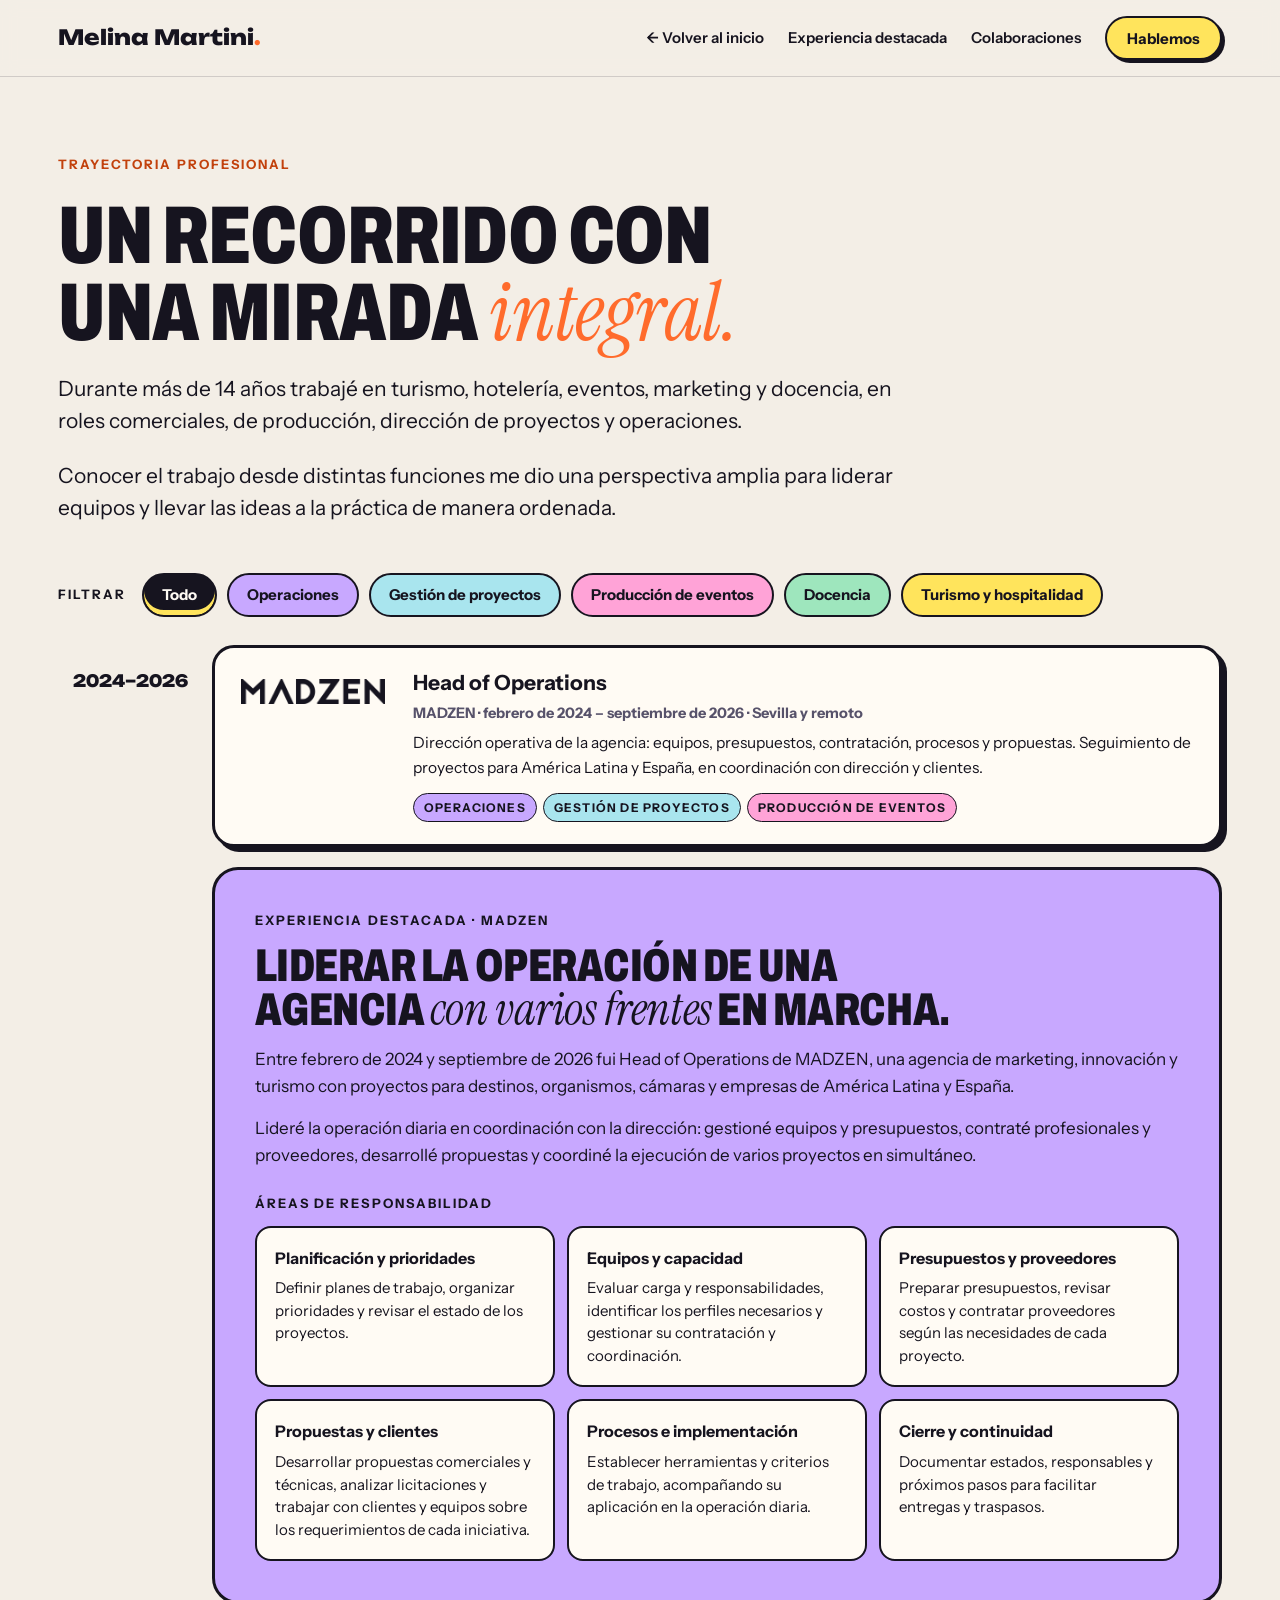
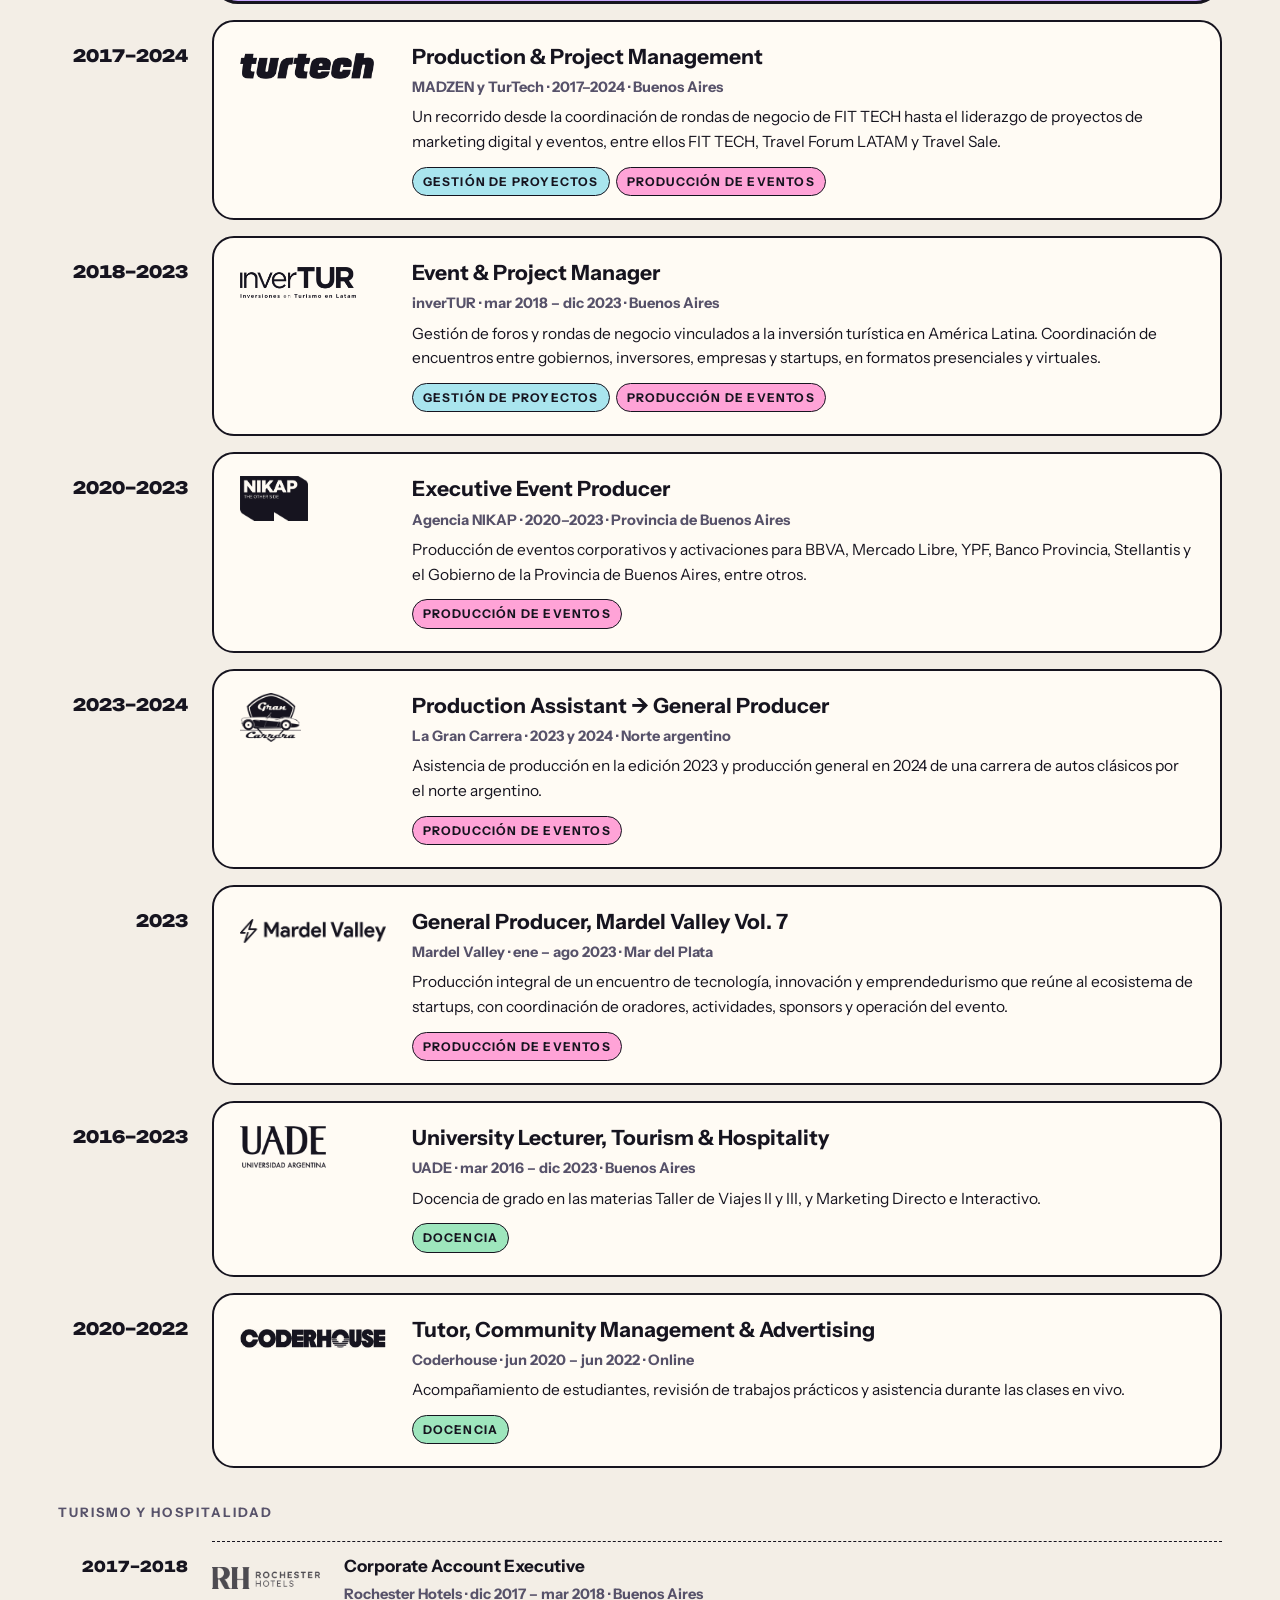
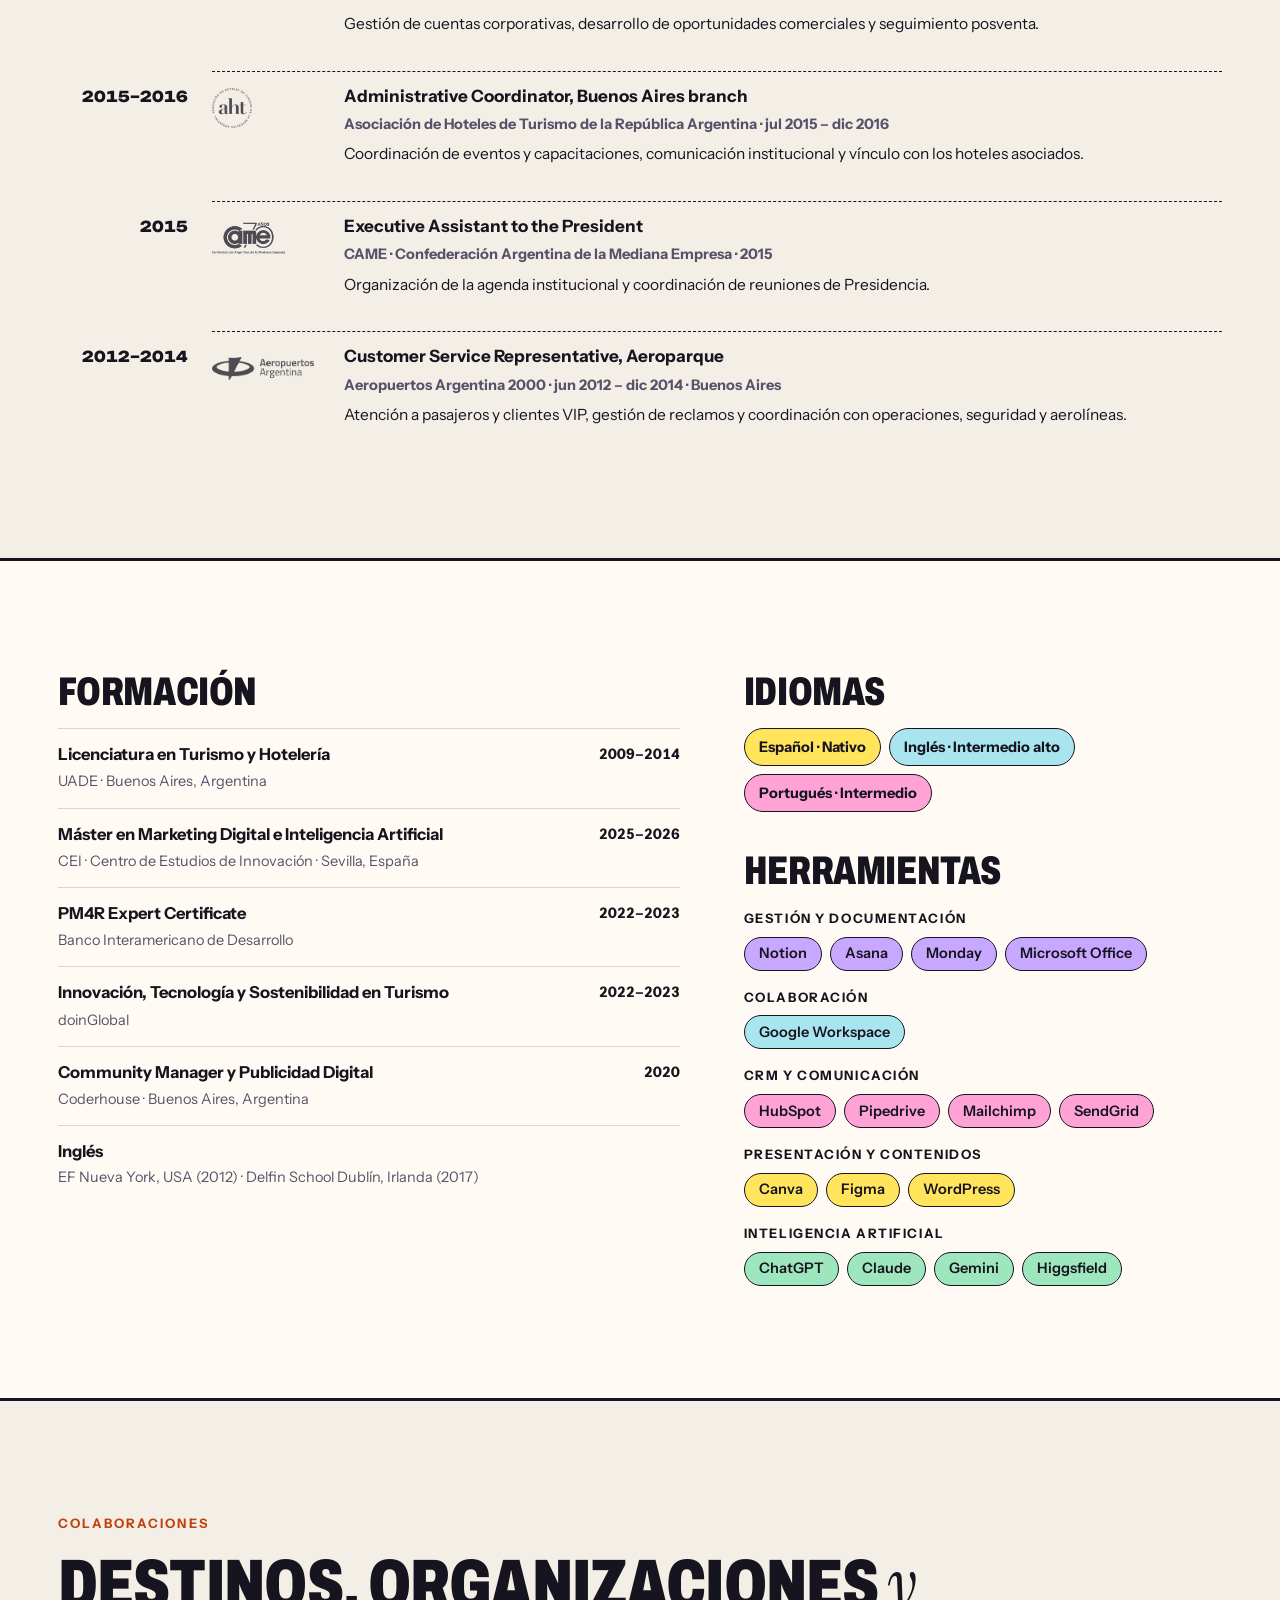
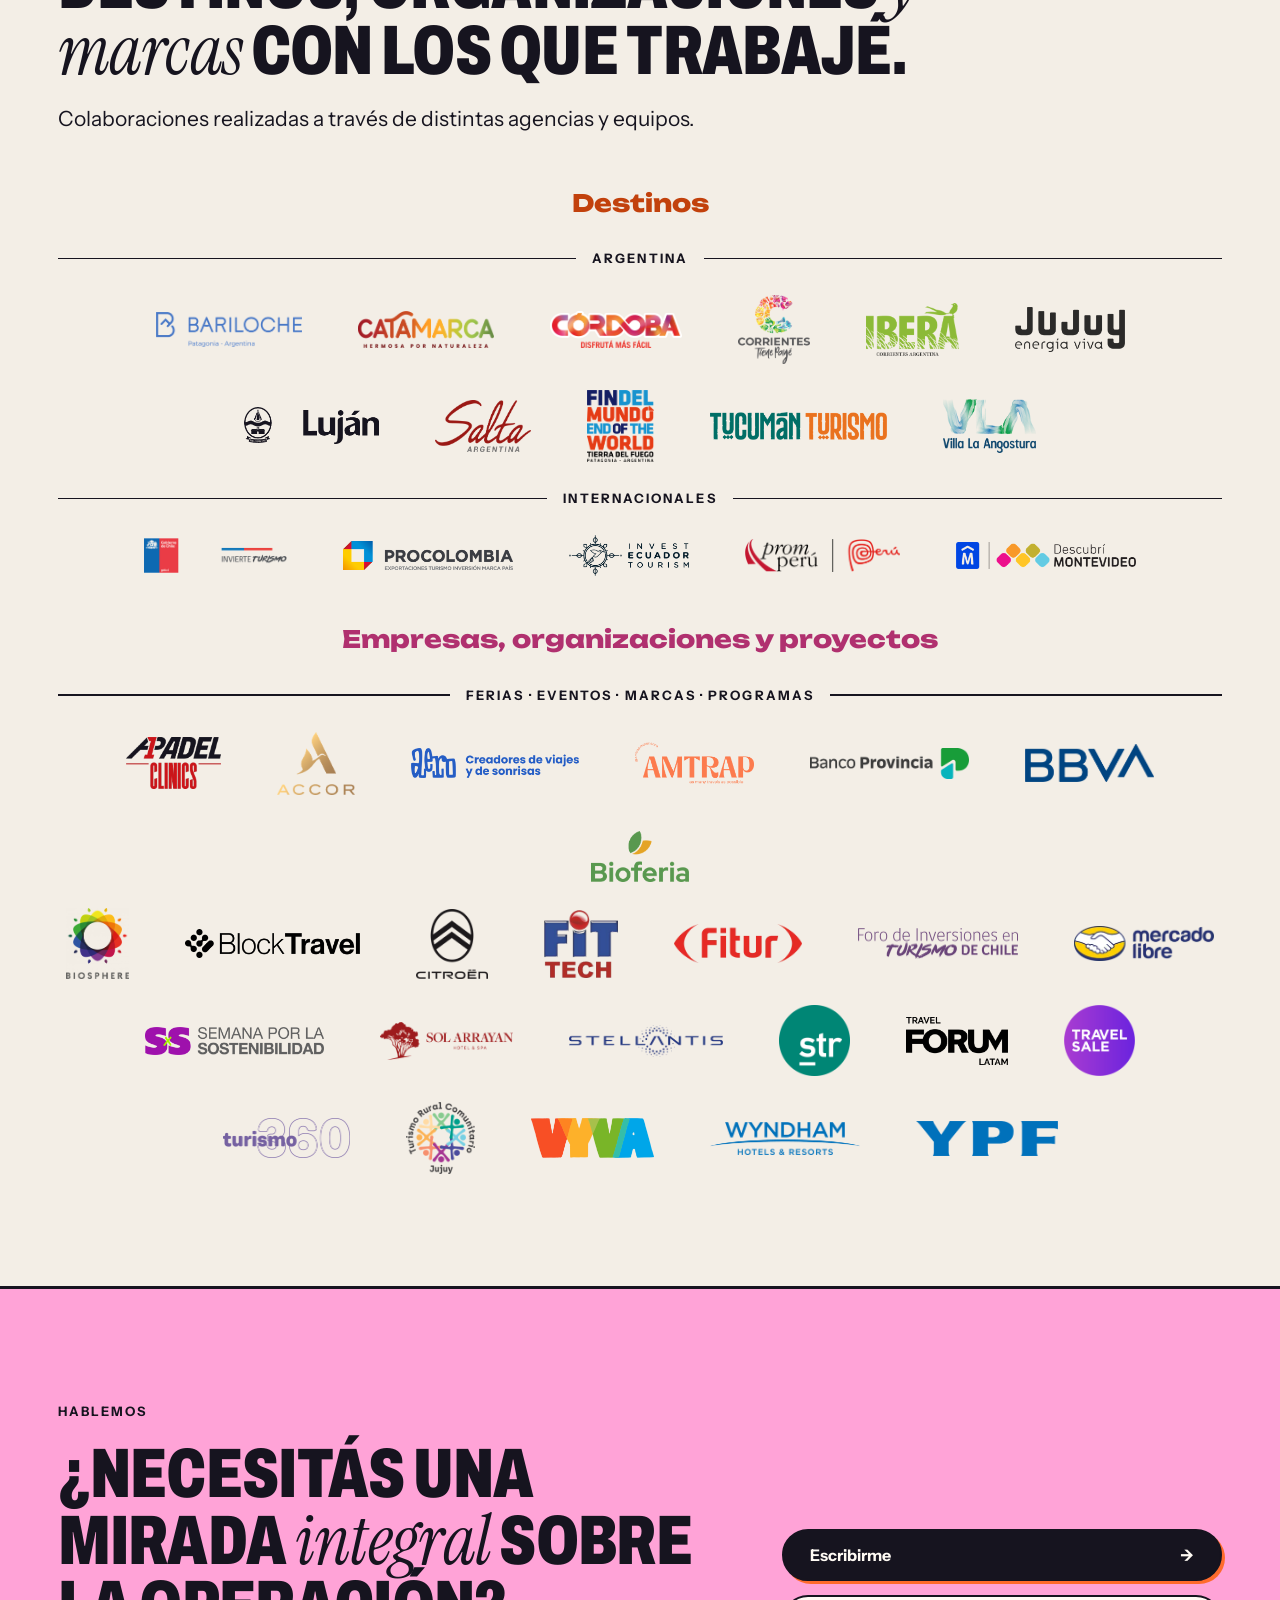
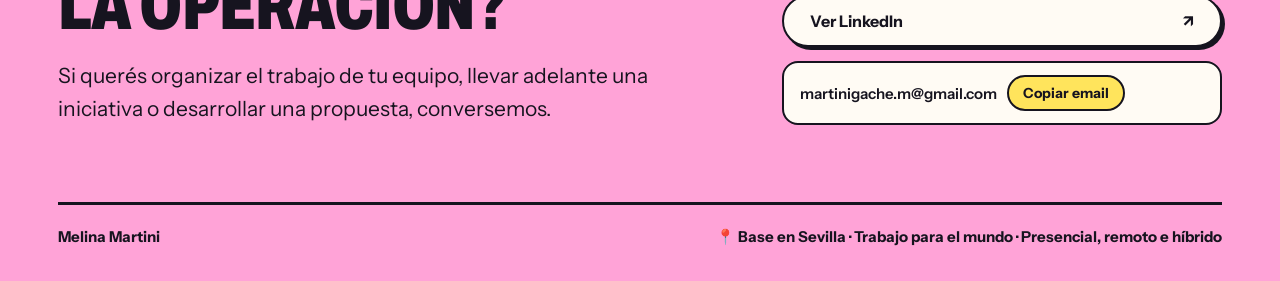
==== trayectoria.html @ 61a935c0 "Add files via upload" ====
<!doctype html>
<html lang="es">
<head>
<meta charset="utf-8">
<meta name="viewport" content="width=device-width, initial-scale=1, viewport-fit=cover">
<title>Trayectoria profesional | Melina Martini</title>
<meta name="description" content="Más de 14 años de experiencia en turismo, eventos y marketing. Conocé mi recorrido en dirección de operaciones, proyectos y producción.">
<link rel="preconnect" href="https://fonts.googleapis.com"><link rel="preconnect" href="https://fonts.gstatic.com" crossorigin><link rel="stylesheet" href="https://fonts.googleapis.com/css2?family=Archivo:wdth,wght@62..125,400..900&amp;family=Instrument+Sans:ital,wght@0,400;0,500;0,600;0,700;1,400;1,500&amp;family=Instrument+Serif:ital@1&amp;family=Unbounded:wght@800&amp;display=swap"><link rel="stylesheet" href="https://fonts.googleapis.com/css2?family=Noto+Color+Emoji&amp;display=swap&amp;text=%F0%9F%87%A6%F0%9F%87%B7%F0%9F%87%BA%F0%9F%87%BE%F0%9F%87%A8%F0%9F%87%B1%F0%9F%87%B5%F0%9F%87%AA%F0%9F%87%A7%F0%9F%87%B7%F0%9F%87%AA%F0%9F%87%A8%F0%9F%87%A8%F0%9F%87%B4%F0%9F%87%A9%F0%9F%87%B4%F0%9F%87%AA%F0%9F%87%B8"><link rel="stylesheet" href="style.css">
</head>
<body>
<a class="skip" href="#contenido">Saltar al contenido</a>
<header class="site-header">
<div class="wrap">
<a class="logo" href="index.html">Melina Martini<span>.</span></a>
<button class="menu-btn" type="button" aria-expanded="false" aria-controls="nav">Menú</button>
<nav id="nav" class="nav" aria-label="Principal" data-open="false">
<a href="index.html">← Volver al inicio</a>
<a href="#madzen">Experiencia destacada</a>
<a href="#colaboraciones">Colaboraciones</a>
<a class="btn" href="#contacto">Hablemos</a>
</nav>
</div>
</header>
<main id="contenido">
<section class="t-hero" aria-labelledby="t-title">
<div class="wrap">
<p class="eyebrow">Trayectoria profesional</p>
<h1 class="h h1" id="t-title" style="font-size:clamp(42px,6.4vw,84px)">Un recorrido con una mirada <span class="it" style="color:var(--orange)">integral.</span></h1>
<p class="lead">Durante más de 14 años trabajé en turismo, hotelería, eventos, marketing y docencia, en roles comerciales, de producción, dirección de proyectos y operaciones.</p>
<p class="lead">Conocer el trabajo desde distintas funciones me dio una perspectiva amplia para liderar equipos y llevar las ideas a la práctica de manera ordenada.</p>
</div>
</section>
<section style="padding-top:0" aria-label="Línea de tiempo">
<div class="wrap">
<div class="filters" role="group" aria-label="Filtrar por área"><span class="label">Filtrar</span>
<button class="filter" type="button" data-filter="All" aria-pressed="true">Todo</button>
<button class="filter cat-Ops" type="button" data-filter="Ops" aria-pressed="false">Operaciones</button>
<button class="filter cat-Proj" type="button" data-filter="Proj" aria-pressed="false">Gestión de proyectos</button>
<button class="filter cat-Ev" type="button" data-filter="Ev" aria-pressed="false">Producción de eventos</button>
<button class="filter cat-Doc" type="button" data-filter="Doc" aria-pressed="false">Docencia</button>
<button class="filter cat-Tur" type="button" data-filter="Tur" aria-pressed="false">Turismo y hospitalidad</button>
</div>
<ol class="timeline" style="margin:0;padding:0;list-style:none">
<li class="entry entry--key" data-cat="Ops Proj Ev" id="madzen">
<div class="entry-years">2024–2026</div>
<div class="entry-card"><div class="entry-logo"><img src="img/logos/madzen-ink.png" alt="MADZEN" width="144" height="25"></div>
<div class="entry-body"><h3 class="entry-role">Head of Operations</h3><p class="entry-meta">MADZEN · febrero de 2024 – septiembre de 2026 · Sevilla y remoto</p><p class="entry-desc">Dirección operativa de la agencia: equipos, presupuestos, contratación, procesos y propuestas. Seguimiento de proyectos para América Latina y España, en coordinación con dirección y clientes.</p><div class="entry-tags"><span class="entry-tag cat-Ops">Operaciones</span><span class="entry-tag cat-Proj">Gestión de proyectos</span><span class="entry-tag cat-Ev">Producción de eventos</span></div></div></div>
</li><li class="madzen" data-cat="Ops Proj Ev" aria-labelledby="madzen-t">
<div class="madzen-head">
<p class="eyebrow" style="color:var(--ink)">Experiencia destacada · MADZEN</p>
<h3 class="h h3" id="madzen-t" style="font-size:clamp(30px,3.6vw,46px)">Liderar la operación de una agencia <span class="it">con varios frentes</span> en marcha.</h3>
<p>Entre febrero de 2024 y septiembre de 2026 fui Head of Operations de MADZEN, una agencia de marketing, innovación y turismo con proyectos para destinos, organismos, cámaras y empresas de América Latina y España.</p>
<p>Lideré la operación diaria en coordinación con la dirección: gestioné equipos y presupuestos, contraté profesionales y proveedores, desarrollé propuestas y coordiné la ejecución de varios proyectos en simultáneo.</p>
</div>
<div><p class="subhead" style="margin-top:0;margin-bottom:12px;color:var(--ink)">Áreas de responsabilidad</p>
<div class="areas"><div class="area"><h4>Planificación y prioridades</h4><p>Definir planes de trabajo, organizar prioridades y revisar el estado de los proyectos.</p></div><div class="area"><h4>Equipos y capacidad</h4><p>Evaluar carga y responsabilidades, identificar los perfiles necesarios y gestionar su contratación y coordinación.</p></div><div class="area"><h4>Presupuestos y proveedores</h4><p>Preparar presupuestos, revisar costos y contratar proveedores según las necesidades de cada proyecto.</p></div><div class="area"><h4>Propuestas y clientes</h4><p>Desarrollar propuestas comerciales y técnicas, analizar licitaciones y trabajar con clientes y equipos sobre los requerimientos de cada iniciativa.</p></div><div class="area"><h4>Procesos e implementación</h4><p>Establecer herramientas y criterios de trabajo, acompañando su aplicación en la operación diaria.</p></div><div class="area"><h4>Cierre y continuidad</h4><p>Documentar estados, responsables y próximos pasos para facilitar entregas y traspasos.</p></div></div></div>

</li><li class="entry " data-cat="Proj Ev" id="madzen-turtech">
<div class="entry-years">2017–2024</div>
<div class="entry-card"><div class="entry-logo"><img src="img/logos/turtech-ink.png" alt="TurTech" width="134" height="27"></div>
<div class="entry-body"><h3 class="entry-role">Production &amp; Project Management</h3><p class="entry-meta">MADZEN y TurTech · 2017–2024 · Buenos Aires</p><p class="entry-desc">Un recorrido desde la coordinación de rondas de negocio de FIT TECH hasta el liderazgo de proyectos de marketing digital y eventos, entre ellos FIT TECH, Travel Forum LATAM y Travel Sale.</p><div class="entry-tags"><span class="entry-tag cat-Proj">Gestión de proyectos</span><span class="entry-tag cat-Ev">Producción de eventos</span></div></div></div>
</li><li class="entry " data-cat="Proj Ev">
<div class="entry-years">2018–2023</div>
<div class="entry-card"><div class="entry-logo"><img src="img/logos/invertur-ink.png" alt="inverTUR" width="116" height="31"></div>
<div class="entry-body"><h3 class="entry-role">Event &amp; Project Manager</h3><p class="entry-meta">inverTUR · mar 2018 – dic 2023 · Buenos Aires</p><p class="entry-desc">Gestión de foros y rondas de negocio vinculados a la inversión turística en América Latina. Coordinación de encuentros entre gobiernos, inversores, empresas y startups, en formatos presenciales y virtuales.</p><div class="entry-tags"><span class="entry-tag cat-Proj">Gestión de proyectos</span><span class="entry-tag cat-Ev">Producción de eventos</span></div></div></div>
</li><li class="entry " data-cat="Ev">
<div class="entry-years">2020–2023</div>
<div class="entry-card"><div class="entry-logo"><img src="img/logos/nikap-ink.png" alt="Agencia NIKAP" width="68" height="44"></div>
<div class="entry-body"><h3 class="entry-role">Executive Event Producer</h3><p class="entry-meta">Agencia NIKAP · 2020–2023 · Provincia de Buenos Aires</p><p class="entry-desc">Producción de eventos corporativos y activaciones para BBVA, Mercado Libre, YPF, Banco Provincia, Stellantis y el Gobierno de la Provincia de Buenos Aires, entre otros.</p><div class="entry-tags"><span class="entry-tag cat-Ev">Producción de eventos</span></div></div></div>
</li><li class="entry " data-cat="Ev">
<div class="entry-years">2023–2024</div>
<div class="entry-card"><div class="entry-logo"><img src="img/logos/grancarrera-ink.png" alt="La Gran Carrera" width="61" height="49"></div>
<div class="entry-body"><h3 class="entry-role">Production Assistant → General Producer</h3><p class="entry-meta">La Gran Carrera · 2023 y 2024 · Norte argentino</p><p class="entry-desc">Asistencia de producción en la edición 2023 y producción general en 2024 de una carrera de autos clásicos por el norte argentino.</p><div class="entry-tags"><span class="entry-tag cat-Ev">Producción de eventos</span></div></div></div>
</li><li class="entry " data-cat="Ev">
<div class="entry-years">2023</div>
<div class="entry-card"><div class="entry-logo"><img src="img/logos/mardel-ink.png" alt="Mardel Valley" width="146" height="23"></div>
<div class="entry-body"><h3 class="entry-role">General Producer, Mardel Valley Vol. 7</h3><p class="entry-meta">Mardel Valley · ene – ago 2023 · Mar del Plata</p><p class="entry-desc">Producción integral de un encuentro de tecnología, innovación y emprendedurismo que reúne al ecosistema de startups, con coordinación de oradores, actividades, sponsors y operación del evento.</p><div class="entry-tags"><span class="entry-tag cat-Ev">Producción de eventos</span></div></div></div>
</li><li class="entry " data-cat="Doc">
<div class="entry-years">2016–2023</div>
<div class="entry-card"><div class="entry-logo"><img src="img/logos/uade-ink.png" alt="UADE" width="86" height="42"></div>
<div class="entry-body"><h3 class="entry-role">University Lecturer, Tourism &amp; Hospitality</h3><p class="entry-meta">UADE · mar 2016 – dic 2023 · Buenos Aires</p><p class="entry-desc">Docencia de grado en las materias Taller de Viajes II y III, y Marketing Directo e Interactivo.</p><div class="entry-tags"><span class="entry-tag cat-Doc">Docencia</span></div></div></div>
</li><li class="entry " data-cat="Doc">
<div class="entry-years">2020–2022</div>
<div class="entry-card"><div class="entry-logo"><img src="img/logos/coderhouse-ink.png" alt="Coderhouse" width="146" height="18"></div>
<div class="entry-body"><h3 class="entry-role">Tutor, Community Management &amp; Advertising</h3><p class="entry-meta">Coderhouse · jun 2020 – jun 2022 · Online</p><p class="entry-desc">Acompañamiento de estudiantes, revisión de trabajos prácticos y asistencia durante las clases en vivo.</p><div class="entry-tags"><span class="entry-tag cat-Doc">Docencia</span></div></div></div>
</li>
<li class="subhead" data-cat="Tur">Turismo y hospitalidad</li>
<li class="entry entry--prev" data-cat="Tur">
<div class="entry-years">2017–2018</div>
<div class="entry-card"><div class="entry-logo"><img src="img/logos/rochester-ink.png" alt="Rochester Hotels" width="108" height="22"></div>
<div class="entry-body"><h3 class="entry-role">Corporate Account Executive</h3><p class="entry-meta">Rochester Hotels · dic 2017 – mar 2018 · Buenos Aires</p><p class="entry-desc">Gestión de cuentas corporativas, desarrollo de oportunidades comerciales y seguimiento posventa.</p><div class="entry-tags"><span class="entry-tag cat-Tur">Turismo y hospitalidad</span></div></div></div>
</li><li class="entry entry--prev" data-cat="Tur">
<div class="entry-years">2015–2016</div>
<div class="entry-card"><div class="entry-logo"><img src="img/logos/aht-ink.png" alt="Asociación de Hoteles de Turismo de la República Argentina" width="40" height="40"></div>
<div class="entry-body"><h3 class="entry-role">Administrative Coordinator, Buenos Aires branch</h3><p class="entry-meta">Asociación de Hoteles de Turismo de la República Argentina · jul 2015 – dic 2016</p><p class="entry-desc">Coordinación de eventos y capacitaciones, comunicación institucional y vínculo con los hoteles asociados.</p><div class="entry-tags"><span class="entry-tag cat-Tur">Turismo y hospitalidad</span></div></div></div>
</li><li class="entry entry--prev" data-cat="Tur">
<div class="entry-years">2015</div>
<div class="entry-card"><div class="entry-logo"><img src="img/logos/came-ink.png" alt="CAME" width="73" height="33"></div>
<div class="entry-body"><h3 class="entry-role">Executive Assistant to the President</h3><p class="entry-meta">CAME · Confederación Argentina de la Mediana Empresa · 2015</p><p class="entry-desc">Organización de la agenda institucional y coordinación de reuniones de Presidencia.</p><div class="entry-tags"><span class="entry-tag cat-Tur">Turismo y hospitalidad</span></div></div></div>
</li><li class="entry entry--prev" data-cat="Tur">
<div class="entry-years">2012–2014</div>
<div class="entry-card"><div class="entry-logo"><img src="img/logos/aa2000-ink.png" alt="Aeropuertos Argentina 2000" width="102" height="24"></div>
<div class="entry-body"><h3 class="entry-role">Customer Service Representative, Aeroparque</h3><p class="entry-meta">Aeropuertos Argentina 2000 · jun 2012 – dic 2014 · Buenos Aires</p><p class="entry-desc">Atención a pasajeros y clientes VIP, gestión de reclamos y coordinación con operaciones, seguridad y aerolíneas.</p><div class="entry-tags"><span class="entry-tag cat-Tur">Turismo y hospitalidad</span></div></div></div>
</li>
</ol>
</div>
</section>
<section class="facts" aria-labelledby="form-t">
<div class="wrap facts-grid">
<div>
<h2 class="h h3" id="form-t">Formación</h2>
<div class="fact-list"><div class="fact"><b>Licenciatura en Turismo y Hotelería</b><span class="when">2009–2014</span><span>UADE · Buenos Aires, Argentina</span></div><div class="fact"><b>Máster en Marketing Digital e Inteligencia Artificial</b><span class="when">2025–2026</span><span>CEI · Centro de Estudios de Innovación · Sevilla, España</span></div><div class="fact"><b>PM4R Expert Certificate</b><span class="when">2022–2023</span><span>Banco Interamericano de Desarrollo</span></div><div class="fact"><b>Innovación, Tecnología y Sostenibilidad en Turismo</b><span class="when">2022–2023</span><span>doinGlobal</span></div><div class="fact"><b>Community Manager y Publicidad Digital</b><span class="when">2020</span><span>Coderhouse · Buenos Aires, Argentina</span></div><div class="fact"><b>Inglés</b><span class="when"></span><span>EF Nueva York, USA (2012) · Delfin School Dublín, Irlanda (2017)</span></div></div>
</div>
<div style="display:grid;gap:40px;align-content:start">
<div><h2 class="h h3">Idiomas</h2>
<div class="tags langs"><span class="tag tag--lang" style="background:var(--yellow)">Español · Nativo</span><span class="tag tag--lang" style="background:var(--sky)">Inglés · Intermedio alto</span><span class="tag tag--lang" style="background:var(--pink)">Portugués · Intermedio</span></div></div>
<div><h2 class="h h3">Herramientas</h2>
<div class="tools"><div class="tool-group"><h4>Gestión y documentación</h4><div class="tags tags--lilac"><span class="tag">Notion</span><span class="tag">Asana</span><span class="tag">Monday</span><span class="tag">Microsoft Office</span></div></div><div class="tool-group"><h4>Colaboración</h4><div class="tags tags--sky"><span class="tag">Google Workspace</span></div></div><div class="tool-group"><h4>CRM y comunicación</h4><div class="tags tags--pink"><span class="tag">HubSpot</span><span class="tag">Pipedrive</span><span class="tag">Mailchimp</span><span class="tag">SendGrid</span></div></div><div class="tool-group"><h4>Presentación y contenidos</h4><div class="tags tags--yellow"><span class="tag">Canva</span><span class="tag">Figma</span><span class="tag">WordPress</span></div></div><div class="tool-group"><h4>Inteligencia artificial</h4><div class="tags tags--green"><span class="tag">ChatGPT</span><span class="tag">Claude</span><span class="tag">Gemini</span><span class="tag">Higgsfield</span></div></div></div></div>
</div>
</div>
</section>
<section id="colaboraciones" aria-labelledby="col-t">
<div class="wrap">
<div class="section-head">
<p class="eyebrow">Colaboraciones</p>
<h2 class="h h2" id="col-t">Destinos, organizaciones <span class="it">y marcas</span> con los que trabajé.</h2>
<p class="lead">Colaboraciones realizadas a través de distintas agencias y equipos.</p>
</div>
<div class="collab-group"><h3 class="collab-title" style="color:var(--orange-deep)">Destinos</h3>
<p class="rule">Argentina</p><div class="logo-row"><img src="img/colab/bariloche.png" alt="Bariloche" title="Bariloche" width="146" height="34" loading="lazy"><img src="img/colab/catamarca.png" alt="Catamarca" title="Catamarca" width="136" height="37" loading="lazy"><img src="img/colab/cordoba.png" alt="Córdoba" title="Córdoba" width="132" height="38" loading="lazy"><img src="img/colab/corrientes.png" alt="Corrientes" title="Corrientes" width="72" height="69" loading="lazy"><img src="img/colab/ibera.png" alt="Iberá" title="Iberá" width="93" height="54" loading="lazy"><img src="img/colab/jujuy.png" alt="Jujuy" title="Jujuy" width="110" height="45" loading="lazy"></div><div class="logo-row"><img src="img/colab/lujan.png" alt="Luján" title="Luján" width="135" height="37" loading="lazy"><img src="img/colab/salta.png" alt="Salta" title="Salta" width="96" height="52" loading="lazy"><img src="img/colab/tdf.png" alt="Tierra del Fuego" title="Tierra del Fuego" width="67" height="72" loading="lazy"><img src="img/colab/tucuman.png" alt="Tucumán" title="Tucumán" width="177" height="28" loading="lazy"><img src="img/colab/vla.png" alt="Villa La Angostura" title="Villa La Angostura" width="93" height="54" loading="lazy"></div>
<p class="rule">Internacionales</p><div class="logo-row"><img src="img/colab/chile.png" alt="Chile" title="Chile" width="143" height="35" loading="lazy"><img src="img/colab/colombia.png" alt="Colombia" title="Colombia" width="170" height="29" loading="lazy"><img src="img/colab/ecuador.png" alt="Ecuador" title="Ecuador" width="120" height="42" loading="lazy"><img src="img/colab/peru.png" alt="Perú" title="Perú" width="155" height="32" loading="lazy"><img src="img/colab/uruguay.png" alt="Uruguay" title="Uruguay" width="180" height="28" loading="lazy"></div></div>
<div class="collab-group"><h3 class="collab-title" style="color:#B0306F">Empresas, organizaciones y proyectos</h3>
<p class="rule">Ferias · Eventos · Marcas · Programas</p><div class="logo-row"><img src="img/colab/a1.png" alt="A1 Padel Clinics" title="A1 Padel Clinics" width="95" height="52" loading="lazy"><img src="img/colab/accor.png" alt="Accor" title="Accor" width="78" height="64" loading="lazy"><img src="img/colab/aero.png" alt="AERO" title="AERO" width="168" height="30" loading="lazy"><img src="img/colab/amtrap.png" alt="AMTRAP" title="AMTRAP" width="119" height="42" loading="lazy"><img src="img/colab/bprovincia.png" alt="Banco Provincia" title="Banco Provincia" width="159" height="31" loading="lazy"><img src="img/colab/bbva.png" alt="BBVA" title="BBVA" width="129" height="39" loading="lazy"><img src="img/colab/bioferia.png" alt="Bioferia" title="Bioferia" width="98" height="51" loading="lazy"></div><div class="logo-row"><img src="img/colab/biosphere.png" alt="Biosphere" title="Biosphere" width="63" height="72" loading="lazy"><img src="img/colab/blocktravel.png" alt="Block Travel" title="Block Travel" width="175" height="29" loading="lazy"><img src="img/colab/citroen.png" alt="Citroën" title="Citroën" width="72" height="70" loading="lazy"><img src="img/colab/fittech.png" alt="FIT TECH" title="FIT TECH" width="74" height="68" loading="lazy"><img src="img/colab/fitur.png" alt="FITUR" title="FITUR" width="128" height="39" loading="lazy"><img src="img/colab/forochile.png" alt="Foro de Inversiones en Turismo de Chile" title="Foro de Inversiones en Turismo de Chile" width="160" height="31" loading="lazy"><img src="img/colab/mercadolibre.png" alt="Mercado Libre" title="Mercado Libre" width="140" height="36" loading="lazy"></div><div class="logo-row"><img src="img/colab/sxs.png" alt="Semana por la Sostenibilidad" title="Semana por la Sostenibilidad" width="179" height="28" loading="lazy"><img src="img/colab/solarrayan.png" alt="Sol Arrayán" title="Sol Arrayán" width="133" height="38" loading="lazy"><img src="img/colab/stellantis.png" alt="Stellantis" title="Stellantis" width="154" height="32" loading="lazy"><img src="img/colab/str.png" alt="STR" title="STR" width="71" height="71" loading="lazy"><img src="img/colab/tfl.png" alt="Travel Forum LATAM" title="Travel Forum LATAM" width="102" height="49" loading="lazy"><img src="img/colab/travelsale.png" alt="Travel Sale" title="Travel Sale" width="71" height="71" loading="lazy"></div><div class="logo-row"><img src="img/colab/t360.png" alt="Turismo 360" title="Turismo 360" width="127" height="39" loading="lazy"><img src="img/colab/trc.png" alt="Turismo Rural Comunitario" title="Turismo Rural Comunitario" width="69" height="72" loading="lazy"><img src="img/colab/vyva.png" alt="VYVA Chile" title="VYVA Chile" width="123" height="40" loading="lazy"><img src="img/colab/wyndham.png" alt="Wyndham" title="Wyndham" width="150" height="33" loading="lazy"><img src="img/colab/ypf.png" alt="YPF" title="YPF" width="142" height="35" loading="lazy"></div></div>
</div>
</section>
<section class="contacto" id="contacto" aria-labelledby="cont-t2">
<div class="wrap">
<div class="contact-grid">
<div class="contact-copy">
<p class="eyebrow" style="color:var(--ink)">Hablemos</p>
<h2 class="h h2" id="cont-t2">¿Necesitás una mirada <span class="it">integral</span> sobre la operación?</h2>
<p class="lead">Si querés organizar el trabajo de tu equipo, llevar adelante una iniciativa o desarrollar una propuesta, conversemos.</p>
</div>
<div class="contact-actions">
<a class="btn btn--dark" href="mailto:martinigache.m@gmail.com">Escribirme <span aria-hidden="true">→</span></a>
<a class="btn" href="https://www.linkedin.com/in/melinamartini/" target="_blank" rel="noopener">Ver LinkedIn <span aria-hidden="true">↗</span></a>
<div class="email-row"><code id="email">martinigache.m@gmail.com</code><button class="copy" type="button" data-copy="martinigache.m@gmail.com">Copiar email</button></div>
</div>
</div>
<footer class="footer"><span>Melina Martini</span><span>📍 Base en Sevilla · Trabajo para el mundo · Presencial, remoto e híbrido</span></footer>
</div>
</section>
</main>
<script src="app.js"></script>
</body>
</html>
---- style.css ----
/* Layout: editorial single column on cream, condensed caps headlines with serif italic accents, stickers used sparingly */
:root {
  --cream: #F3EEE6;
  --paper: #FFFBF4;
  --ink: #16141F;
  --muted: #57526A;
  --line: rgba(22, 20, 31, .16);
  --orange: #FF6B2C;
  --orange-deep: #C2410C;
  --yellow: #FFE45C;
  --pink: #FFA3D7;
  --lilac: #C8A8FF;
  --sky: #A9E5EE;
  --green: #2DBE72;
  --f-head: 'Archivo', 'Arial Narrow', system-ui, sans-serif;
  --f-body: 'Instrument Sans', 'Archivo', system-ui, -apple-system, sans-serif;
  --f-serif: 'Instrument Serif', Georgia, 'Times New Roman', serif;
  --f-brand: 'Unbounded', 'Archivo', system-ui, sans-serif;
  --gutter: clamp(16px, 4.5vw, 64px);
  --maxw: 1240px;
  --radius: 22px;
  color-scheme: light;
}
* { box-sizing: border-box; }
html { scroll-behavior: smooth; scroll-padding-top: 88px; }
body {
  margin: 0;
  background: var(--cream);
  color: var(--ink);
  font-family: var(--f-body);
  font-size: 17px;
  line-height: 1.6;
  -webkit-font-smoothing: antialiased;
}
img { max-width: 100%; height: auto; display: block; }
a { color: inherit; }
p { margin: 0; }
ul { margin: 0; padding: 0; list-style: none; }
h1, h2, h3, h4 { margin: 0; text-wrap: balance; }
:focus-visible { outline: 3px solid var(--orange); outline-offset: 3px; border-radius: 6px; }
.skip { position: absolute; left: -9999px; top: 8px; z-index: 50; background: var(--ink); color: var(--paper); padding: 10px 16px; border-radius: 999px; }
.skip:focus { left: 16px; }

.wrap { width: 100%; max-width: calc(var(--maxw) + 2 * var(--gutter)); margin-inline: auto; padding-inline: var(--gutter); }
section { padding-block: clamp(64px, 9vw, 112px); }

/* Type */
.h { font-family: var(--f-head); font-stretch: 72%; font-weight: 850; text-transform: uppercase; letter-spacing: -0.01em; line-height: .94; }
.it { font-family: var(--f-serif); font-style: italic; font-weight: 400; text-transform: none; letter-spacing: -0.01em; }
.brand { font-family: var(--f-brand); font-weight: 800; letter-spacing: -0.02em; }
.eyebrow { font-size: 13px; font-weight: 700; letter-spacing: .16em; text-transform: uppercase; color: var(--orange-deep); }
.h1 { font-size: clamp(46px, 7.4vw, 92px); }
.h2 { font-size: clamp(38px, 5.6vw, 70px); }
.h3 { font-size: clamp(28px, 3.2vw, 40px); }
.lead { font-size: clamp(18px, 1.7vw, 21px); line-height: 1.55; max-width: 62ch; }
.muted { color: var(--muted); }
.small { font-size: 15px; line-height: 1.55; }
.section-head { display: grid; gap: 18px; max-width: 900px; margin-bottom: clamp(32px, 4vw, 48px); }

/* Buttons */
.btn { display: inline-flex; align-items: center; gap: 10px; min-height: 52px; padding: 0 26px; border-radius: 999px; border: 2.5px solid var(--ink); box-shadow: 3px 3px 0 var(--ink); background: var(--paper); color: var(--ink); font: 700 16px/1 var(--f-body); text-decoration: none; cursor: pointer; transition: transform .15s ease, box-shadow .15s ease; }
.btn:hover { transform: translate(2px, 2px); box-shadow: 1px 1px 0 var(--ink); }
.btn--dark { background: var(--ink); color: var(--paper); box-shadow: 3px 3px 0 var(--orange); }
.btn--dark:hover { box-shadow: 1px 1px 0 var(--orange); }
.btn--yellow { background: var(--yellow); }
.link-arrow { font-weight: 700; text-decoration: underline; text-decoration-color: var(--orange); text-decoration-thickness: 2px; text-underline-offset: 5px; }
.link-arrow:hover { text-decoration-color: var(--ink); }

/* Header */
.site-header { position: sticky; top: env(safe-area-inset-top, 0px); z-index: 20; background: color-mix(in srgb, var(--cream) 92%, transparent); backdrop-filter: blur(8px); border-bottom: 1px solid var(--line); }
.site-header .wrap { display: flex; align-items: center; justify-content: space-between; gap: 20px; min-height: 76px; }
.logo { font-family: var(--f-brand); font-weight: 800; font-size: 21px; text-decoration: none; white-space: nowrap; }
.logo span { color: var(--orange); }
.nav { display: flex; align-items: center; gap: 24px; font-size: 15px; font-weight: 600; }
.nav a { text-decoration: none; }
.nav a:not(.btn):hover { text-decoration: underline; text-decoration-color: var(--orange); text-underline-offset: 5px; }
.nav .btn { min-height: 44px; padding: 0 20px; font-size: 15px; background: var(--yellow); }
.menu-btn { display: none; min-height: 44px; padding: 0 16px; border: 2px solid var(--ink); border-radius: 999px; background: var(--paper); font: 700 15px var(--f-body); color: var(--ink); cursor: pointer; }
@media (max-width: 900px) {
  .menu-btn { display: inline-flex; align-items: center; }
  .nav { position: absolute; top: 100%; left: 0; right: 0; flex-direction: column; align-items: stretch; gap: 0; background: var(--paper); border-bottom: 2px solid var(--ink); padding: 8px var(--gutter) 20px; }
  .nav[data-open="false"] { display: none; }
  .nav a { padding: 14px 0; border-bottom: 1px solid var(--line); }
  .nav .btn { margin-top: 14px; justify-content: center; border-bottom: 2.5px solid var(--ink); }
}

/* Hero */
.hero { padding-block: clamp(36px, 6vw, 72px) clamp(56px, 7vw, 88px); }
.hero .wrap { display: grid; grid-template-columns: minmax(0, 1.55fr) minmax(0, 1fr); gap: clamp(32px, 5vw, 72px); align-items: center; }
.hero-copy { display: grid; gap: 26px; min-width: 0; }
.hero-id { display: inline-flex; flex-wrap: wrap; align-items: center; gap: 8px 12px; font-size: 15px; font-weight: 700; letter-spacing: .02em; }
.hero-id .brand { font-size: 16px; }
.hero-id .role { padding: 6px 12px; border-radius: 999px; background: var(--ink); color: var(--paper); font-size: 13px; letter-spacing: .1em; text-transform: uppercase; }
.hero h1 .accent { color: var(--orange); }
.hero h1 mark { background: var(--yellow); color: inherit; padding: 0 .12em; border-radius: 10px; }
.hero-text { display: grid; gap: 14px; }
.hero-exp { display: flex; gap: 10px; align-items: baseline; }
.hero-exp mark { background: var(--yellow); padding: 1px 6px; border-radius: 6px; font-weight: 700; }
.hero-actions { display: flex; flex-wrap: wrap; gap: 14px; }
.portrait { position: relative; max-width: 380px; width: 100%; justify-self: center; }
.portrait-arch { aspect-ratio: 34 / 45; border: 3px solid var(--ink); border-radius: 999px 999px 24px 24px; overflow: hidden; background: var(--lilac); box-shadow: 5px 5px 0 var(--ink); }
.portrait-arch img { width: 100%; height: 100%; object-fit: cover; object-position: 50% 20%; }
.sticker-years { position: absolute; left: -34px; top: 10%; width: 112px; height: 112px; transform: rotate(-8deg); display: grid; place-items: center; text-align: center; }
.sticker-years svg { position: absolute; inset: 0; width: 100%; height: 100%; }
.sticker-years b { position: relative; font-family: var(--f-brand); font-size: 30px; line-height: 1; display: block; }
.sticker-years small { position: relative; display: block; font-size: 12px; font-weight: 800; letter-spacing: .1em; text-transform: uppercase; }
.seal { position: absolute; right: -18px; top: -16px; width: 104px; height: 104px; opacity: .95; }
.seal svg { width: 100%; height: 100%; animation: spin 40s linear infinite; }
.mode-pill { position: absolute; left: 50%; bottom: -18px; transform: translateX(-50%) rotate(-3deg); white-space: nowrap; padding: 10px 18px; border-radius: 999px; border: 2.5px solid var(--ink); background: var(--pink); font-weight: 800; font-size: 15px; box-shadow: 3px 3px 0 var(--ink); }
.location { margin-top: 44px; text-align: center; display: grid; gap: 2px; }
.location strong { font-size: 16px; }
.location span { font-size: 15px; color: var(--muted); }
@keyframes spin { to { transform: rotate(360deg); } }
@media (max-width: 860px) {
  .hero .wrap { grid-template-columns: 1fr; }
  .portrait { max-width: 300px; margin-top: 12px; }
  .sticker-years { left: -18px; width: 96px; height: 96px; }
  .sticker-years b { font-size: 25px; }
}

/* Marquee band */
.band { background: var(--orange); border-block: 3px solid var(--ink); overflow: hidden; padding-block: 16px; }
.band-track { display: flex; gap: 28px; align-items: center; width: max-content; animation: band 48s linear infinite; font-family: var(--f-serif); font-style: italic; font-size: clamp(26px, 3vw, 34px); line-height: 1.1; }
.band-track i { display: block; width: 44px; height: 1.5px; background: var(--ink); }
@keyframes band { to { transform: translateX(-50%); } }

/* Qué puedo aportar */
.aportar { background: var(--paper); border-bottom: 3px solid var(--ink); }
.axis-main { border: 3px solid var(--ink); border-radius: 28px; background: var(--lilac); padding: clamp(24px, 4vw, 44px); display: grid; grid-template-columns: minmax(0, .9fr) minmax(0, 1.4fr); gap: clamp(24px, 4vw, 48px); box-shadow: 5px 5px 0 var(--ink); }
.axis-num { font-family: var(--f-head); font-stretch: 72%; font-weight: 850; font-size: 30px; line-height: 1; }
.axis-tag { display: inline-flex; align-items: center; padding: 5px 12px; border-radius: 999px; background: var(--yellow); border: 2px solid var(--ink); font-size: 12px; font-weight: 800; letter-spacing: .12em; text-transform: uppercase; }
.axis-intro { display: grid; gap: 18px; align-content: start; min-width: 0; }
.axis-groups { display: grid; grid-template-columns: repeat(2, minmax(0, 1fr)); gap: 14px; min-width: 0; }
.axis-group { background: var(--paper); border: 2px solid var(--ink); border-radius: 18px; padding: 18px 20px; display: grid; gap: 10px; align-content: start; }
.axis-group h4 { font-size: 13px; font-weight: 800; letter-spacing: .12em; text-transform: uppercase; }
.bullets { display: grid; gap: 9px; }
.bullets li { position: relative; padding-left: 18px; font-size: 15.5px; line-height: 1.5; }
.bullets li::before { content: ''; position: absolute; left: 0; top: .62em; width: 7px; height: 7px; border-radius: 50%; background: var(--ink); }
.axis-close { grid-column: 1 / -1; justify-self: center; text-align: center; margin: 4px 0 0; font-size: clamp(17px, 1.5vw, 20px); font-weight: 700; line-height: 1.45; text-wrap: balance; }
.axes { display: grid; grid-template-columns: repeat(3, minmax(0, 1fr)); gap: 20px; margin-top: 22px; }
.axis { border: 2px solid var(--ink); border-radius: var(--radius); background: var(--paper); display: flex; flex-direction: column; overflow: hidden; min-width: 0; }
.axis-top { padding: 22px 24px 18px; border-bottom: 2px solid var(--ink); display: grid; gap: 8px; }
.axis-body { padding: 20px 24px 24px; display: grid; gap: 16px; align-content: start; flex-grow: 1; }
.axis-body .close { padding-top: 14px; font-size: 15px; font-weight: 600; margin-top: auto; }
.axis--sky .axis-top { background: var(--sky); }
.axis--pink .axis-top { background: var(--pink); }
.axis--yellow .axis-top { background: var(--yellow); }
.axis-sub { font-size: 14px; font-weight: 700; }
@media (max-width: 1020px) {
  .axis-main { grid-template-columns: 1fr; }
  .axes { grid-template-columns: 1fr; }
}
@media (max-width: 620px) { .axis-groups { grid-template-columns: 1fr; } }

/* Organizaciones */
.org-wall { border: 3px solid var(--ink); border-radius: 26px; background: var(--paper); display: grid; grid-template-columns: repeat(3, minmax(0, 1fr)); overflow: hidden; }
.org { padding: 28px 24px; display: grid; gap: 16px; justify-items: center; text-align: center; align-content: start; border-right: 2px solid var(--ink); border-bottom: 2px solid var(--ink); min-width: 0; }
.org--wide { grid-column: span 2; }
.org:nth-child(2) { border-right: 0; }
.org:nth-child(n+3) { border-bottom: 0; }
.org:last-child { border-right: 0; }
.org-logos { min-height: 78px; display: flex; align-items: center; justify-content: center; gap: 28px; flex-wrap: wrap; }
.org-meta { display: grid; gap: 4px; }
.org-name { font-size: 13px; font-weight: 700; letter-spacing: .12em; text-transform: uppercase; color: var(--muted); }
.org-role { font-weight: 800; font-size: 17px; line-height: 1.35; }
.org-split { display: grid; grid-template-columns: repeat(2, minmax(0, 1fr)); gap: 18px; width: 100%; max-width: 620px; }
.org-split > div { display: grid; gap: 4px; padding: 14px 12px; border-radius: 14px; background: var(--cream); }
.org-split .org-role { font-size: 16px; }
.org-actions { display: flex; justify-content: center; margin-top: 32px; }
@media (max-width: 900px) {
  .org-wall { grid-template-columns: 1fr 1fr; }
  .org--wide { grid-column: 1 / -1; border-right: 0 !important; }
  .org { border-right: 2px solid var(--ink) !important; border-bottom: 2px solid var(--ink) !important; }
  .org:nth-child(2n) { border-right: 0 !important; }
  .org:nth-child(n+4) { border-bottom: 0 !important; }
}
@media (max-width: 560px) {
  .org-wall { grid-template-columns: 1fr; }
  .org { border-right: 0 !important; border-bottom: 2px solid var(--ink) !important; }
  .org:last-child { border-bottom: 0 !important; }
  .org-split { grid-template-columns: 1fr; }
}

/* Proyectos */
.proyectos { background: var(--lilac); border-block: 3px solid var(--ink); }
.highlights { display: grid; grid-template-columns: repeat(3, minmax(0, 1fr)); gap: 20px; }
.hl { background: var(--paper); border: 2px solid var(--ink); border-radius: var(--radius); padding: 24px; display: grid; gap: 10px; align-content: start; min-width: 0; }
.hl-org { font-size: 13px; font-weight: 800; letter-spacing: .12em; text-transform: uppercase; color: var(--orange-deep); }
.hl h3 { font-size: 21px; line-height: 1.25; }
.hl-meta { font-size: 14px; font-weight: 700; }
.hl p { font-size: 15.5px; }
.hl .link-arrow { margin-top: 6px; justify-self: start; }
.map-head { margin-top: clamp(48px, 6vw, 72px); display: grid; gap: 10px; max-width: 760px; margin-bottom: 22px; }
.chips { display: flex; flex-wrap: wrap; gap: 6px; margin-bottom: 20px; }
.chip { min-height: 42px; padding: 0 12px; border-radius: 999px; border: 2px solid var(--ink); background: var(--paper); color: var(--ink); font: 700 15px var(--f-body); cursor: pointer; }
.chip[aria-pressed="true"] { background: var(--ink); color: var(--yellow); }
.map-grid { display: grid; grid-template-columns: minmax(0, 1fr) minmax(0, 2fr); gap: 22px; align-items: stretch; }
.ficha { background: var(--paper); border: 2px solid var(--ink); border-radius: var(--radius); padding: 26px; display: grid; gap: 4px; align-content: start; min-width: 0; }
.ficha h3 { font-family: var(--f-brand); font-weight: 800; font-size: 26px; margin-bottom: 6px; }
.ficha .note { font-size: 15px; color: var(--muted); margin-bottom: 6px; }
.proj { border-top: 1.5px dashed var(--ink); padding-block: 12px 4px; display: grid; gap: 2px; }
.proj b { font-size: 16px; line-height: 1.35; }
.proj span { font-size: 14.5px; color: var(--muted); }
.map { position: relative; aspect-ratio: 860 / 620; border: 2px solid var(--ink); border-radius: 26px; background: var(--sky); overflow: hidden; }
.map img, .map svg { position: absolute; inset: 0; width: 100%; height: 100%; }
.map .layer { opacity: .4; transition: opacity .3s ease; }
.map .layer.on { opacity: 1; }
.map .pin { position: absolute; width: 9px; height: 9px; margin: -4.5px 0 0 -4.5px; border-radius: 50%; background: var(--ink); }
.map .home { position: absolute; width: 16px; height: 16px; margin: -8px 0 0 -8px; border-radius: 50%; background: var(--orange); border: 2.5px solid var(--ink); }
.map .home-label { position: absolute; padding: 5px 11px; border-radius: 999px; background: var(--paper); border: 2px solid var(--ink); font-size: 13px; font-weight: 800; transform: rotate(-3deg); }
.map .count { position: absolute; right: 18px; top: 16px; padding: 8px 14px; border-radius: 14px; background: var(--yellow); border: 2px solid var(--ink); font-family: var(--f-brand); font-weight: 800; font-size: 16px; transform: rotate(3deg); }
.map-note { margin-top: 18px; font-size: 15px; max-width: 70ch; }
@media (max-width: 960px) {
  .highlights { grid-template-columns: 1fr; }
  .map-grid { grid-template-columns: 1fr; }
}
@media (max-width: 640px) { .map { display: none; } }

/* Cómo trabajo */
.como { background: var(--yellow); border-bottom: 3px solid var(--ink); }
.steps { display: grid; grid-template-columns: repeat(5, minmax(0, 1fr)); gap: 14px; counter-reset: s; }
.step { background: var(--paper); border: 2px solid var(--ink); border-radius: 20px; padding: 22px 20px; display: grid; gap: 10px; align-content: start; min-width: 0; }
.step-n { font-family: var(--f-head); font-stretch: 72%; font-weight: 850; font-size: 30px; line-height: 1; color: var(--orange-deep); }
.step h3 { font-size: 18px; line-height: 1.25; font-weight: 800; }
.step p { font-size: 15px; line-height: 1.5; }
.remote { margin-top: 28px; background: var(--ink); color: var(--paper); border-radius: 26px; padding: clamp(26px, 4vw, 44px); display: grid; grid-template-columns: minmax(0, .8fr) minmax(0, 1.4fr); gap: clamp(20px, 4vw, 48px); }
.remote h3 { color: var(--paper); }
.remote h3 .it { color: var(--yellow); }
.remote-text { display: grid; gap: 14px; font-size: 17px; color: #EDE7DC; }
.como-close { margin-top: 28px; font-family: var(--f-serif); font-style: italic; font-size: clamp(22px, 2.4vw, 28px); line-height: 1.3; max-width: 900px; }
@media (max-width: 1100px) { .steps { grid-template-columns: repeat(3, minmax(0, 1fr)); } }
@media (max-width: 760px) { .steps { grid-template-columns: 1fr; } .remote { grid-template-columns: 1fr; } }

/* Modalidades */
.modes { display: grid; grid-template-columns: repeat(3, minmax(0, 1fr)); gap: 0; border-top: 3px solid var(--ink); }
.mode { padding: 26px 26px 26px 0; display: grid; gap: 10px; align-content: start; min-width: 0; }
.mode + .mode { padding-left: 26px; border-left: 2px solid var(--ink); }
.mode h3 { font-size: 22px; line-height: 1.2; }
.modes-close { margin-top: 24px; font-weight: 700; max-width: 70ch; }
@media (max-width: 860px) {
  .modes { grid-template-columns: 1fr; }
  .mode, .mode + .mode { padding: 22px 0; border-left: 0; border-bottom: 2px solid var(--ink); }
}

/* Contacto */
.contacto { background: var(--pink); border-top: 3px solid var(--ink); padding-bottom: 32px; }
.contact-grid { display: grid; grid-template-columns: minmax(0, 1.5fr) minmax(0, 1fr); gap: clamp(28px, 5vw, 64px); align-items: end; }
.contact-copy { display: grid; gap: 20px; }
.contact-actions { display: grid; gap: 14px; }
.contact-actions .btn { justify-content: space-between; }
.email-row { display: flex; flex-wrap: wrap; align-items: center; gap: 10px; padding: 12px 16px; border: 2px solid var(--ink); border-radius: 16px; background: var(--paper); }
.email-row code { font: 600 15px var(--f-body); user-select: all; word-break: break-all; }
.copy { min-height: 36px; padding: 0 14px; border-radius: 999px; border: 2px solid var(--ink); background: var(--yellow); font: 700 14px var(--f-body); color: var(--ink); cursor: pointer; }
.footer { margin-top: clamp(48px, 6vw, 80px); border-top: 3px solid var(--ink); padding-top: 20px; display: flex; flex-wrap: wrap; justify-content: space-between; gap: 8px 24px; font-size: 15px; font-weight: 700; }
@media (max-width: 860px) { .contact-grid { grid-template-columns: 1fr; } }

/* Trayectoria */
.t-hero { padding-block: clamp(40px, 6vw, 80px) clamp(32px, 4vw, 48px); }
.t-hero .wrap { display: grid; gap: 22px; }
.filters { display: flex; flex-wrap: wrap; gap: 10px; align-items: center; margin-bottom: 28px; }
.filters .label { font-size: 13px; font-weight: 700; letter-spacing: .16em; text-transform: uppercase; margin-right: 6px; }
.filter { min-height: 44px; padding: 0 18px; border-radius: 999px; border: 2px solid var(--ink); background: var(--paper); font: 700 15px var(--f-body); color: var(--ink); cursor: pointer; }
.filter[aria-pressed="true"] { background: var(--ink); color: var(--yellow); }
.timeline { display: grid; gap: 16px; }
.entry { display: grid; grid-template-columns: 130px minmax(0, 1fr); gap: 24px; align-items: start; }
.entry-years { font-family: var(--f-brand); font-weight: 800; font-size: 17px; padding-top: 22px; text-align: right; font-variant-numeric: tabular-nums; }
.entry-card { background: var(--paper); border: 2px solid var(--ink); border-radius: var(--radius); padding: 22px 26px; display: grid; grid-template-columns: 150px minmax(0, 1fr); gap: 22px; align-items: start; min-width: 0; }
.entry-logo { display: flex; align-items: center; justify-content: flex-start; min-height: 44px; }
.entry-body { display: grid; gap: 6px; min-width: 0; }
.entry-role { font-size: 21px; line-height: 1.25; font-weight: 800; }
.entry-meta { font-size: 14.5px; font-weight: 700; color: var(--muted); }
.entry-desc { font-size: 15.5px; }
.entry-tag { justify-self: start; margin-top: 6px; font-size: 12px; font-weight: 800; letter-spacing: .1em; text-transform: uppercase; padding: 4px 10px; border-radius: 999px; border: 1.5px solid var(--ink); }
.entry--key .entry-card { border-width: 3px; box-shadow: 5px 5px 0 var(--ink); }
.entry--prev .entry-card { background: transparent; border: 0; border-top: 1.5px dashed var(--ink); border-radius: 0; padding: 14px 0 6px; grid-template-columns: 110px minmax(0, 1fr); }
.entry--prev .entry-years { padding-top: 14px; font-size: 15px; }
.entry--prev .entry-role { font-size: 17px; }
.entry--prev .entry-logo img { opacity: .75; }
.subhead { margin: 18px 0 2px; font-size: 13px; font-weight: 700; letter-spacing: .16em; text-transform: uppercase; color: var(--muted); }
@media (max-width: 760px) {
  .entry { grid-template-columns: 1fr; gap: 6px; }
  .entry-years { text-align: left; padding-top: 0; }
  .entry-card, .entry--prev .entry-card { grid-template-columns: 1fr; gap: 12px; }
}

/* Bloque MADZEN */
.madzen { margin-top: 4px; margin-left: 154px; background: var(--lilac); border: 3px solid var(--ink); border-radius: 26px; padding: clamp(24px, 4vw, 40px); display: grid; gap: 24px; }
.madzen-head { display: grid; gap: 14px; max-width: none; }
.areas { display: grid; grid-template-columns: repeat(3, minmax(0, 1fr)); gap: 12px; }
.area { background: var(--paper); border: 2px solid var(--ink); border-radius: 16px; padding: 18px; display: grid; gap: 6px; align-content: start; min-width: 0; }
.area h4 { font-size: 16px; font-weight: 800; }
.area p { font-size: 15px; line-height: 1.5; }
.evidence { background: var(--paper); border: 2px dashed var(--ink); border-radius: 18px; padding: 20px 22px; display: grid; gap: 12px; }
@media (max-width: 1000px) { .madzen { margin-left: 0; } .areas { grid-template-columns: 1fr 1fr; } }
@media (max-width: 600px) { .areas { grid-template-columns: 1fr; } }

/* Formación, idiomas, herramientas */
.facts { background: var(--paper); border-block: 3px solid var(--ink); }
.facts-grid { display: grid; grid-template-columns: minmax(0, 1.3fr) minmax(0, 1fr); gap: clamp(28px, 5vw, 64px); }
.facts h2 { margin-bottom: 18px; }
.fact-list { display: grid; }
.fact { display: grid; grid-template-columns: minmax(0, 1fr) auto; gap: 4px 16px; padding-block: 14px; border-top: 1.5px solid var(--line); }
.fact b { font-size: 16.5px; line-height: 1.35; }
.fact span { font-size: 14.5px; color: var(--muted); }
.fact .when { font-variant-numeric: tabular-nums; font-weight: 700; color: var(--ink); white-space: nowrap; }
.tools { display: grid; gap: 16px; margin-top: 8px; }
.tool-group { display: grid; gap: 8px; }
.tool-group h4 { font-size: 13px; font-weight: 800; letter-spacing: .12em; text-transform: uppercase; }
.tags { display: flex; flex-wrap: wrap; gap: 8px; }
.tag { display: inline-flex; align-items: center; min-height: 34px; padding: 0 14px; border-radius: 999px; border: 1.5px solid var(--ink); font-size: 14.5px; font-weight: 600; background: var(--cream); }
@media (max-width: 860px) { .facts-grid { grid-template-columns: 1fr; } }

/* Colaboraciones */
.collab-group { display: grid; gap: 26px; margin-top: 44px; }
.collab-title { font-family: var(--f-brand); font-weight: 800; font-size: 24px; text-align: center; }
.rule { display: flex; align-items: center; gap: 16px; font-size: 13px; font-weight: 700; letter-spacing: .16em; text-transform: uppercase; }
.rule::before, .rule::after { content: ''; flex: 1; height: 1.5px; background: var(--ink); }
.logo-row { display: flex; flex-wrap: wrap; justify-content: center; align-items: center; gap: 36px 56px; }
.logo-row img { object-fit: contain; }
@media (max-width: 600px) { .logo-row { gap: 26px 32px; } }

/* Trayectoria CTA */
.t-cta { background: var(--ink); color: var(--paper); }
.t-cta .wrap { display: grid; gap: 22px; }
.t-cta .h2 .it { color: var(--yellow); }
.t-cta .btn { border-color: var(--paper); }
.t-cta .footer { border-color: var(--paper); }

@media (prefers-reduced-motion: reduce) {
  html { scroll-behavior: auto; }
  .seal svg, .band-track { animation: none; }
  .btn { transition: none; }
}
/* Map grid: the ficha follows the map's height and scrolls inside if needed */
.map-grid { align-items: start; }
.map { width: 100%; }
.ficha-col { position: relative; align-self: stretch; min-height: 0; }
.ficha-col .ficha { position: absolute; inset: 0; overflow-y: auto; }
@media (max-width: 960px) {
  .ficha-col .ficha { position: static; }
}
[hidden] { display: none !important; }
.location { margin-top: 64px; }
.entry--prev .entry-tag { display: none; }
.portrait-frame { position: relative; }
.location { margin-top: 48px; }

/* v3.1 ---------------------------------------------------------- */
/* Ejes 02–04 alineados con subgrid: color, descripción, bullets y cierre a la misma altura */
.axes { grid-template-rows: auto auto auto auto; row-gap: 0; }
.axis { display: grid; grid-row: span 4; grid-template-rows: subgrid; }
.axis > .axis-desc, .axis > .axis-list, .axis > .close { padding-inline: 24px; }
.axis > .axis-desc { padding-top: 20px; padding-bottom: 16px; }
.axis > .axis-list { padding-bottom: 18px; }
.axis > .close { margin: 0 24px 24px; padding: 4px 0 0; font-size: 15.5px; font-weight: 700; line-height: 1.45; text-align: center; text-wrap: balance; align-self: start; }
@media (max-width: 1020px) {
  .axes { grid-template-rows: none; row-gap: 20px; }
  .axis { grid-row: auto; grid-template-rows: auto; }
}

/* MADZEN en el muro: dos cargos con la misma estética que el resto */
.org-duo { display: grid; grid-template-columns: repeat(2, minmax(0, 1fr)); width: 100%; max-width: 760px; }
.org-duo .org-meta { padding-inline: 32px; }
.org-duo .org-meta + .org-meta { border-left: 1.5px dashed var(--ink); }
@media (max-width: 560px) {
  .org-duo { grid-template-columns: 1fr; gap: 14px; }
  .org-duo .org-meta + .org-meta { border-left: 0; border-top: 1.5px dashed var(--ink); padding-top: 14px; }
}

/* Categorías de trayectoria con color */
.cat-Ops { --cat: var(--lilac); }
.cat-Proj { --cat: var(--sky); }
.cat-Ev { --cat: var(--pink); }
.cat-Doc { --cat: #9EE6BD; }
.cat-Tur { --cat: var(--yellow); }
.filter[class*="cat-"] { background: var(--cat); }
.filter[aria-pressed="true"] { background: var(--ink); color: var(--paper); box-shadow: inset 0 -5px 0 var(--cat, var(--yellow)); }
.entry-tags { display: flex; flex-wrap: wrap; gap: 6px; margin-top: 6px; }
.entry-tag { margin-top: 0; background: var(--cat, var(--paper)); border-width: 1.5px; }
.entry--prev .entry-tag { display: none; }

/* Idiomas y herramientas con color */
.langs { margin-top: 4px; }
.tag--lang { font-weight: 700; min-height: 38px; }
.tags--lilac .tag { background: var(--lilac); }
.tags--sky .tag { background: var(--sky); }
.tags--pink .tag { background: var(--pink); }
.tags--yellow .tag { background: var(--yellow); }
.tags--green .tag { background: #9EE6BD; }
.tool-group h4 { display: flex; align-items: center; gap: 8px; }

/* Sticker de trabajo remoto */
.remote-head { display: grid; gap: 18px; align-content: start; }
.remote-sticker { width: 112px; transform: rotate(-6deg); }
.remote-sticker svg { width: 100%; height: auto; display: block; }

/* Modalidades con íconos y cierre destacado */
.mode-icon { width: 52px; height: 52px; display: block; }
.mode-icon svg { width: 100%; height: 100%; }
.modes-close { margin-top: 28px; max-width: none; display: flex; align-items: center; gap: 20px; padding: 22px 28px; border: 2.5px solid var(--ink); border-radius: 22px; background: var(--yellow); box-shadow: 4px 4px 0 var(--ink); }
.modes-close p { font-size: clamp(17px, 1.6vw, 20px); font-weight: 700; line-height: 1.45; }
.modes-sticker { flex-shrink: 0; width: 64px; height: 64px; transform: rotate(-8deg); }
.modes-sticker svg { width: 100%; height: 100%; }
@media (max-width: 560px) { .modes-close { flex-direction: column; align-items: flex-start; } }
/* stickers de línea con halo */
.remote-sticker { width: 120px; transform: rotate(-5deg); }
.mode-icon { width: 64px; height: 64px; }
.modes-sticker { width: 72px; height: 72px; transform: rotate(-6deg); }
.mode-icon { width: 72px; height: 72px; }
.remote-sticker { width: 140px; }
/* Bloques de proyectos alineados */
.highlights { grid-template-rows: repeat(5, auto); row-gap: 0; }
.hl { display: grid; grid-row: span 5; grid-template-rows: subgrid; row-gap: 10px; }
.hl .link-arrow { align-self: end; }
@media (max-width: 960px) {
  .highlights { grid-template-rows: none; row-gap: 20px; }
  .hl { grid-row: auto; grid-template-rows: none; }
}

/* Qué puedo aportar: bajada al ancho de la card principal */
#aportar .section-head { max-width: none; }
#aportar .section-head .lead { max-width: none; }
.br-desk { display: inline; }
@media (max-width: 860px) { .br-desk { display: none; } }
.flag { font-family: 'Noto Color Emoji', 'Apple Color Emoji', 'Segoe UI Emoji', sans-serif; font-size: .9em; font-weight: 400; }
#como-trabajo .section-head, #como-trabajo .section-head .lead { max-width: none; }
/* Pasos: títulos y textos alineados entre cards */
.step { grid-row: span 3; grid-template-rows: subgrid; row-gap: 10px; }
.como-close { text-align: center; margin-inline: auto; max-width: none; text-wrap: balance; }
/* Modalidades: textos a la misma altura */
@media (min-width: 761px) { .mode { grid-row: span 3; grid-template-rows: subgrid; row-gap: 10px; } .mode h3 { align-self: start; } }
.madzen-head p { max-width: none; }
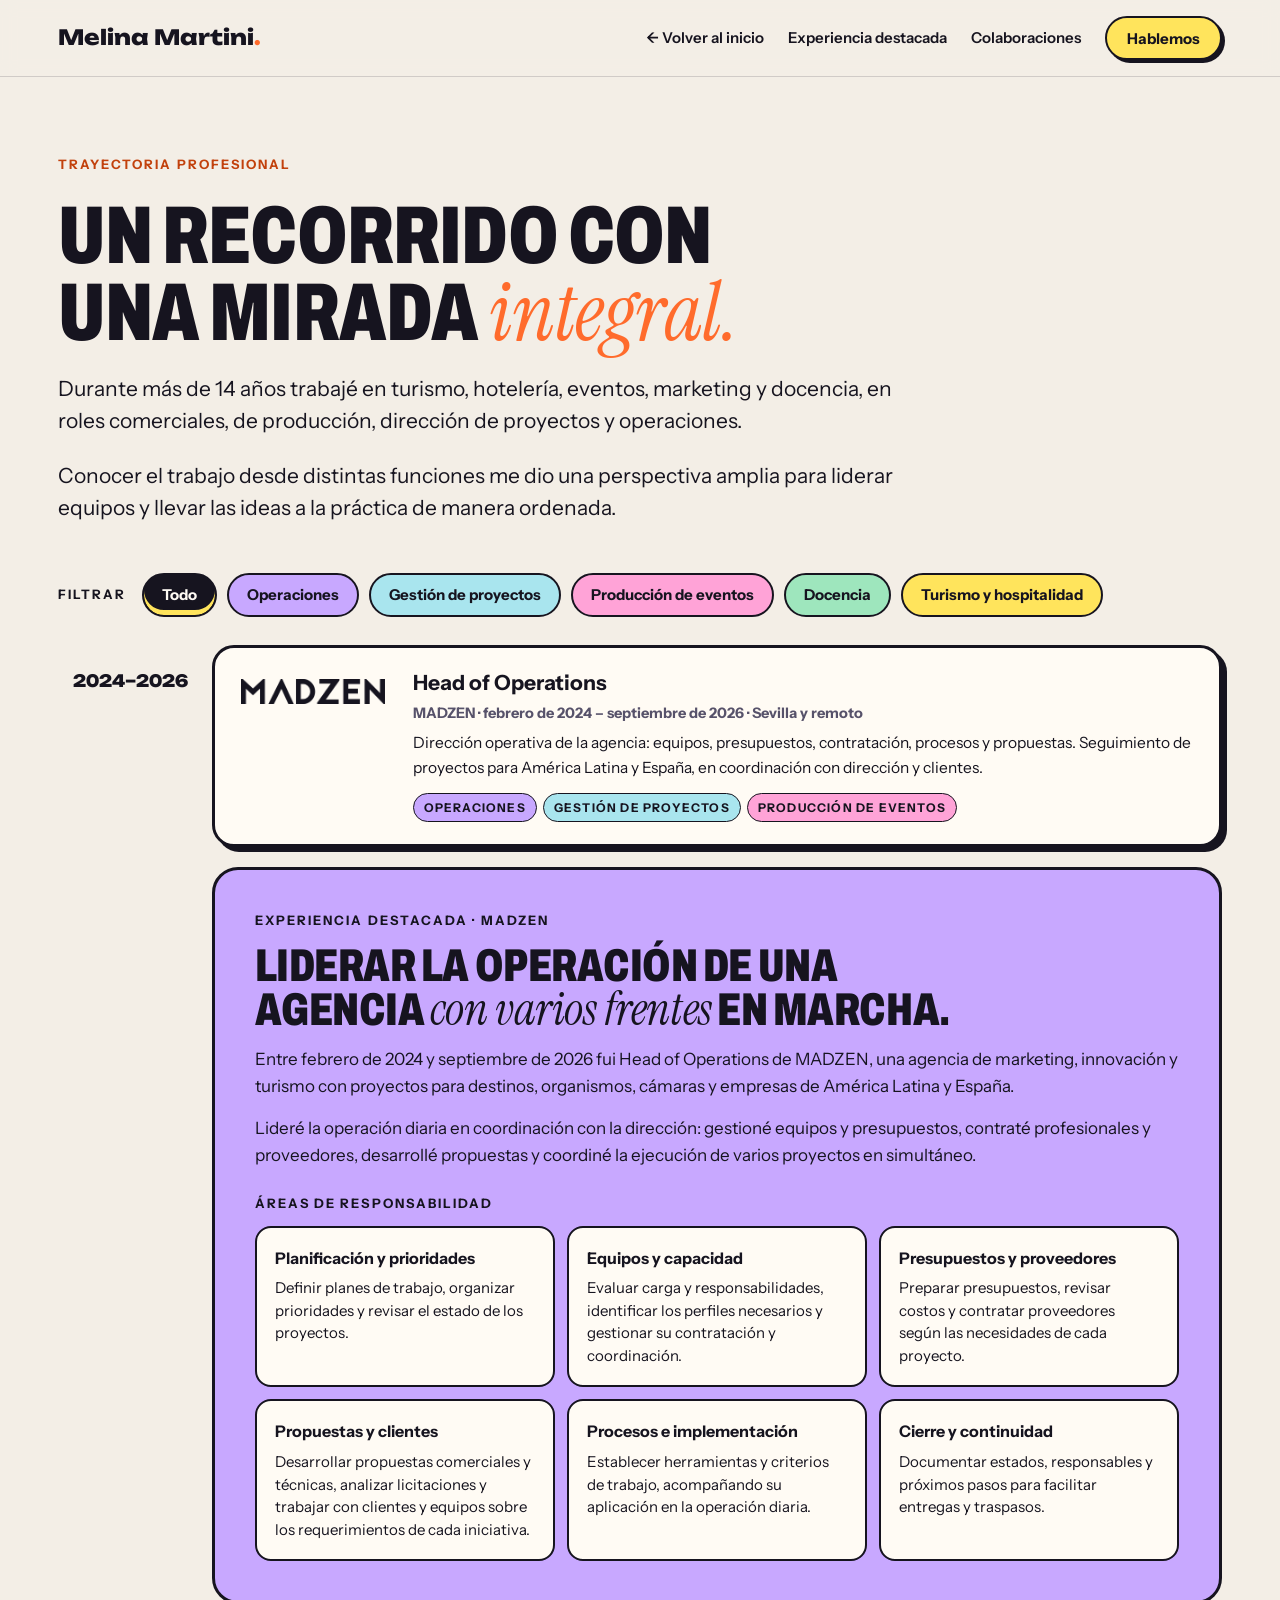
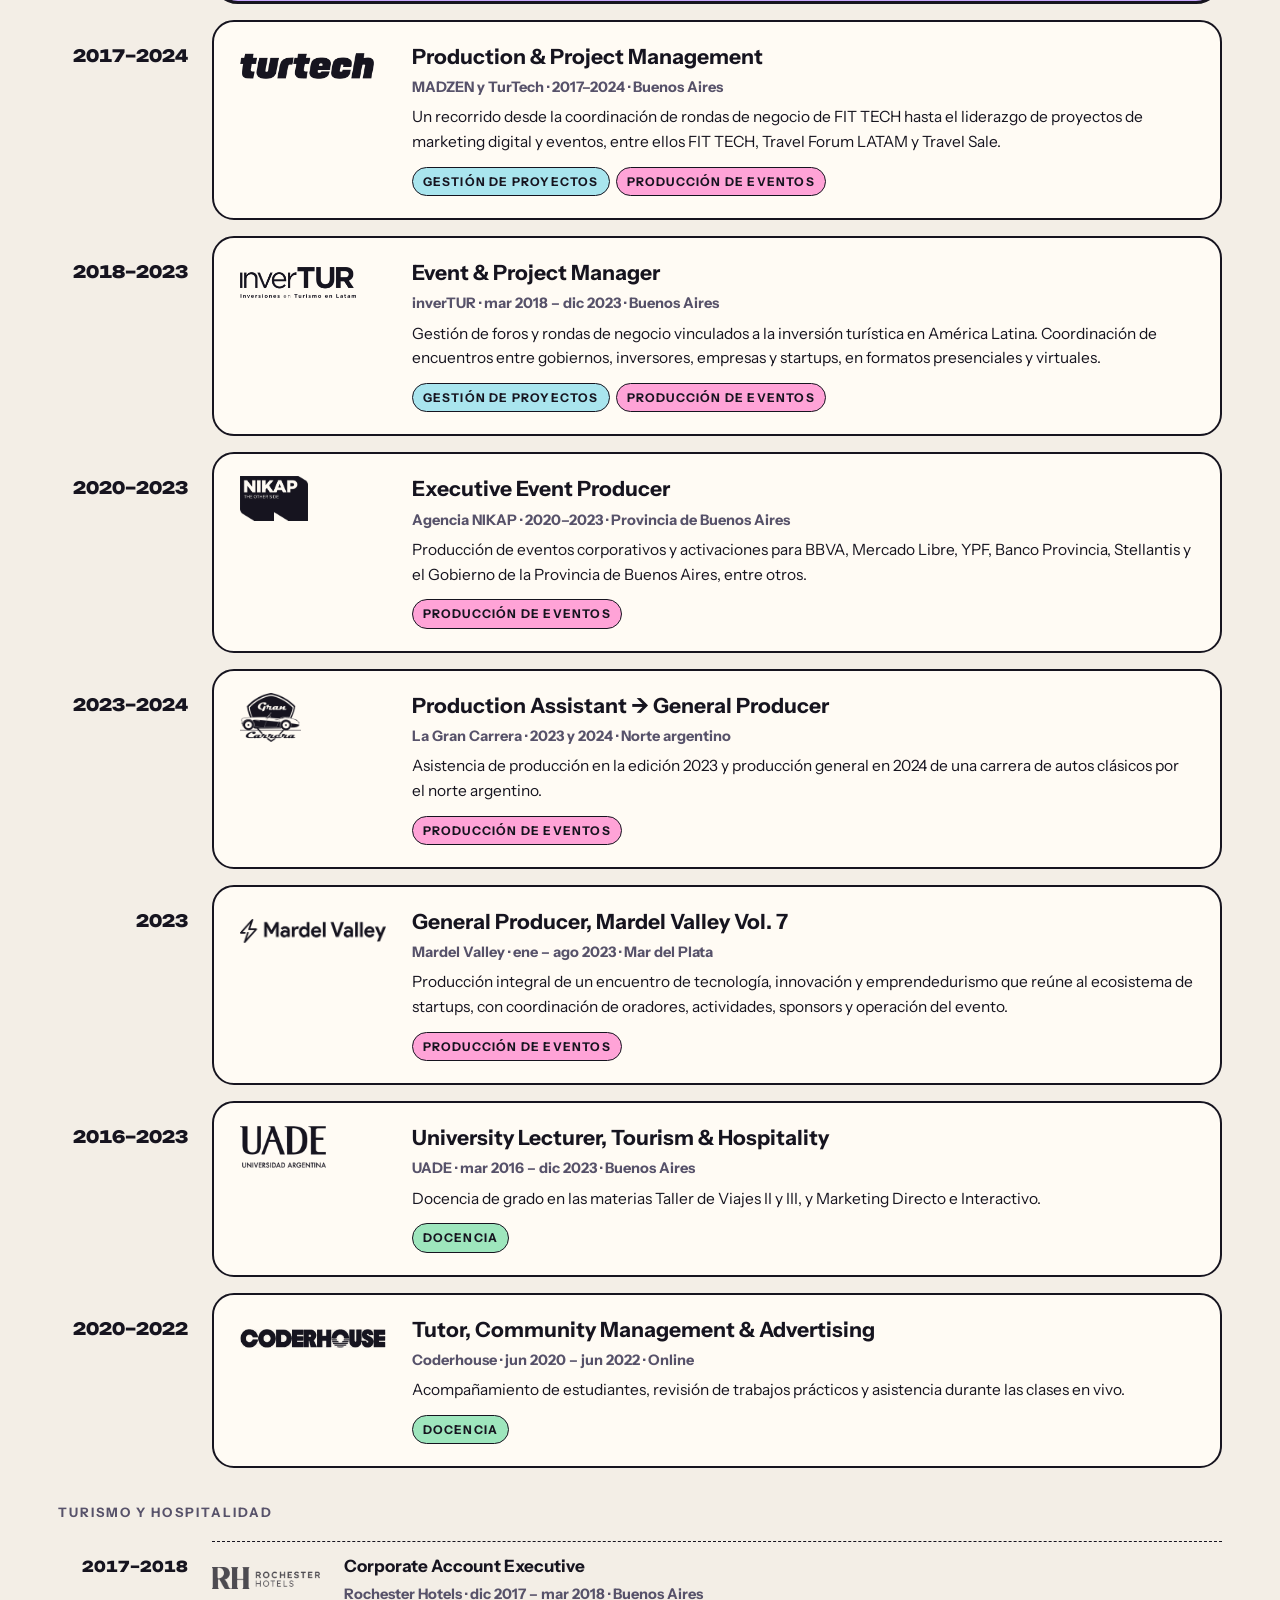
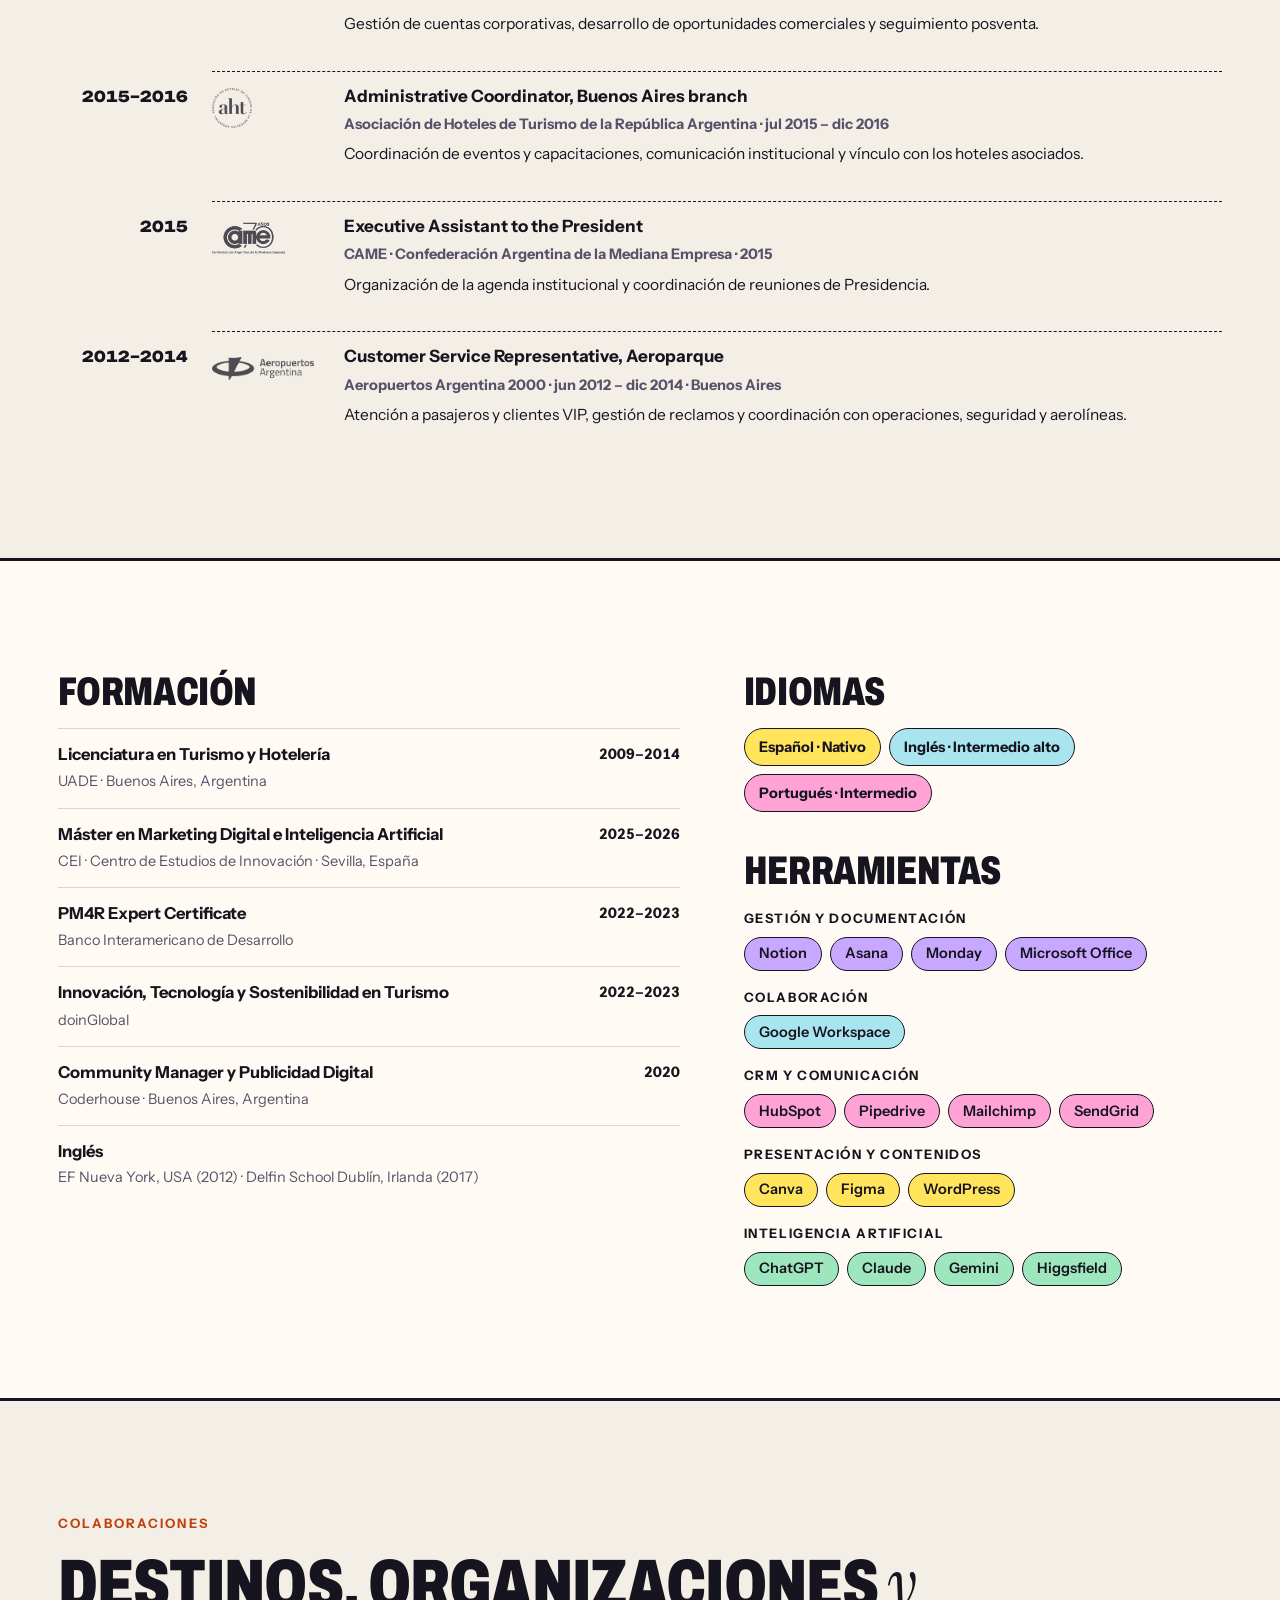
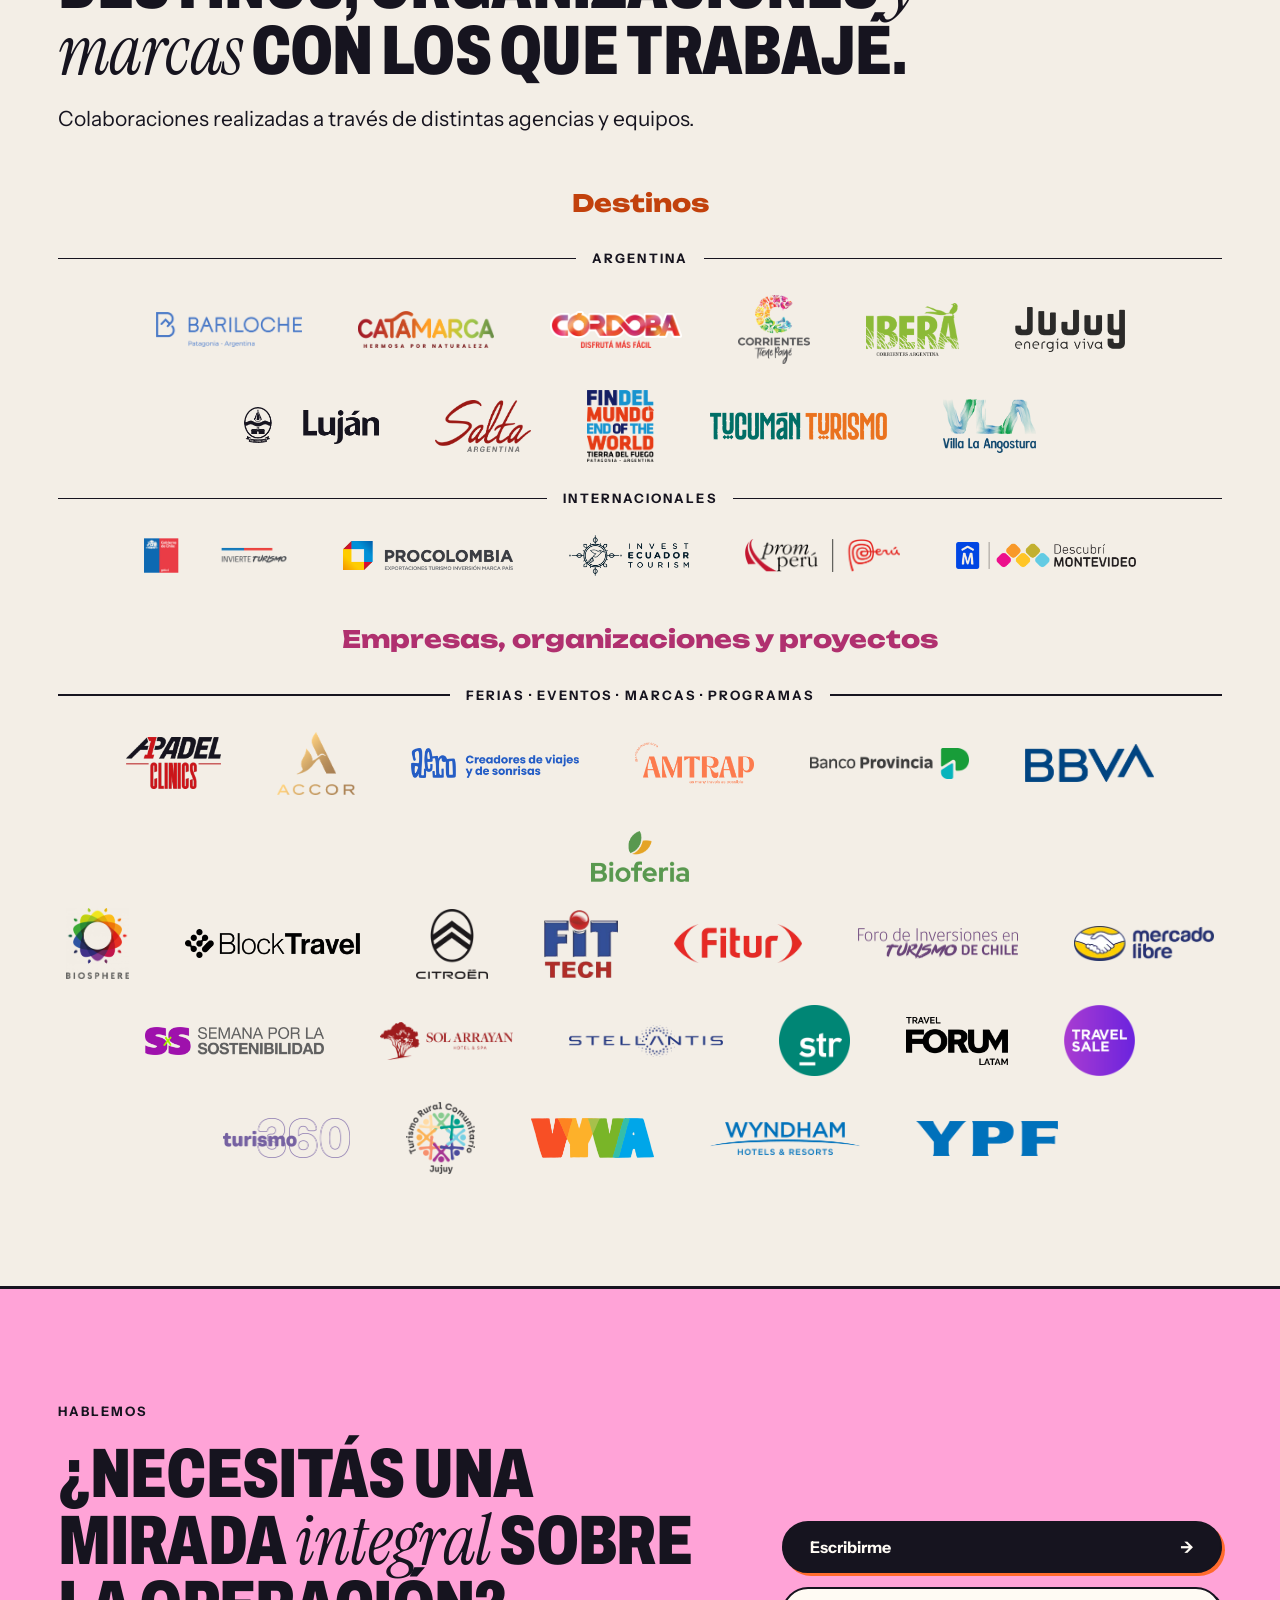
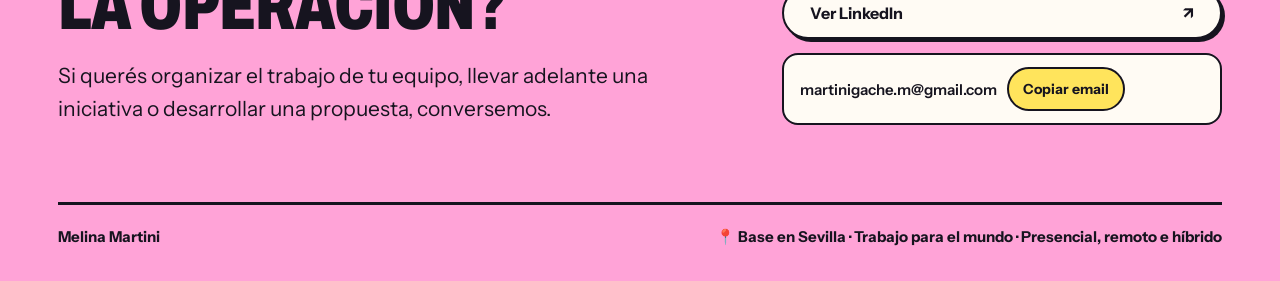
==== commit d870e0ba: "Add files via upload" ====
--- a/trayectoria.html
+++ b/trayectoria.html
@@ -5,7 +5,16 @@
 <meta name="viewport" content="width=device-width, initial-scale=1, viewport-fit=cover">
 <title>Trayectoria profesional | Melina Martini</title>
 <meta name="description" content="Más de 14 años de experiencia en turismo, eventos y marketing. Conocé mi recorrido en dirección de operaciones, proyectos y producción.">
+<meta property="og:type" content="website"><meta property="og:site_name" content="Melina Martini"><meta property="og:locale" content="es_ES"><meta property="og:title" content="Trayectoria profesional | Melina Martini"><meta property="og:description" content="Más de 14 años de experiencia en turismo, eventos y marketing. Conocé mi recorrido en dirección de operaciones, proyectos y producción."><meta name="twitter:card" content="summary_large_image"><meta name="twitter:title" content="Trayectoria profesional | Melina Martini"><meta name="twitter:description" content="Más de 14 años de experiencia en turismo, eventos y marketing. Conocé mi recorrido en dirección de operaciones, proyectos y producción.">
+<link rel="icon" href="favicon.svg" type="image/svg+xml"><link rel="icon" href="favicon-48.png" sizes="48x48" type="image/png"><link rel="apple-touch-icon" href="apple-touch-icon.png"><meta name="theme-color" content="#F3EEE6">
 <link rel="preconnect" href="https://fonts.googleapis.com"><link rel="preconnect" href="https://fonts.gstatic.com" crossorigin><link rel="stylesheet" href="https://fonts.googleapis.com/css2?family=Archivo:wdth,wght@62..125,400..900&amp;family=Instrument+Sans:ital,wght@0,400;0,500;0,600;0,700;1,400;1,500&amp;family=Instrument+Serif:ital@1&amp;family=Unbounded:wght@800&amp;display=swap"><link rel="stylesheet" href="https://fonts.googleapis.com/css2?family=Noto+Color+Emoji&amp;display=swap&amp;text=%F0%9F%87%A6%F0%9F%87%B7%F0%9F%87%BA%F0%9F%87%BE%F0%9F%87%A8%F0%9F%87%B1%F0%9F%87%B5%F0%9F%87%AA%F0%9F%87%A7%F0%9F%87%B7%F0%9F%87%AA%F0%9F%87%A8%F0%9F%87%A8%F0%9F%87%B4%F0%9F%87%A9%F0%9F%87%B4%F0%9F%87%AA%F0%9F%87%B8"><link rel="stylesheet" href="style.css">
+<script type="application/ld+json">{"@context":"https://schema.org","@type":"ProfilePage","name":"Trayectoria profesional | Melina Martini","inLanguage":"es","dateModified":"2026-10-02","mainEntity":{"@type":"Person","@id":"#melina-martini","name":"Melina Martini","description":"Liderazgo y dirección de operaciones para agencias, organizaciones e instituciones. Equipos, procesos, presupuestos y proyectos. Base en Sevilla, trabajo internacional.","knowsAbout":["Dirección de operaciones","Dirección de proyectos","Producción de eventos y activaciones","Desarrollo de propuestas comerciales y técnicas","Licitaciones"],"knowsLanguage":["es","en","pt"],"workLocation":{"@type":"Place","name":"Sevilla, España","address":{"@type":"PostalAddress","addressLocality":"Sevilla","addressCountry":"ES"}},"alumniOf":{"@type":"CollegeOrUniversity","name":"UADE"},"email":"mailto:martinigache.m@gmail.com","sameAs":["https://www.linkedin.com/in/melinamartini/"]}}</script>
+<link rel="canonical" href="https://melinamartini.github.io/trayectoria.html">
+<meta property="og:url" content="https://melinamartini.github.io/trayectoria.html">
+<meta property="og:image" content="https://melinamartini.github.io/og-image.jpg">
+<meta property="og:image:width" content="1200">
+<meta property="og:image:height" content="630">
+<meta name="twitter:image" content="https://melinamartini.github.io/og-image.jpg">
 </head>
 <body>
 <a class="skip" href="#contenido">Saltar al contenido</a>
@@ -30,8 +39,9 @@
 <p class="lead">Conocer el trabajo desde distintas funciones me dio una perspectiva amplia para liderar equipos y llevar las ideas a la práctica de manera ordenada.</p>
 </div>
 </section>
-<section style="padding-top:0" aria-label="Línea de tiempo">
+<section style="padding-top:0" aria-labelledby="exp-prof-t">
 <div class="wrap">
+<h2 class="sr-only" id="exp-prof-t">Experiencia profesional</h2>
 <div class="filters" role="group" aria-label="Filtrar por área"><span class="label">Filtrar</span>
 <button class="filter" type="button" data-filter="All" aria-pressed="true">Todo</button>
 <button class="filter cat-Ops" type="button" data-filter="Ops" aria-pressed="false">Operaciones</button>
@@ -142,9 +152,9 @@
 <p class="lead">Si querés organizar el trabajo de tu equipo, llevar adelante una iniciativa o desarrollar una propuesta, conversemos.</p>
 </div>
 <div class="contact-actions">
-<a class="btn btn--dark" href="mailto:martinigache.m@gmail.com">Escribirme <span aria-hidden="true">→</span></a>
-<a class="btn" href="https://www.linkedin.com/in/melinamartini/" target="_blank" rel="noopener">Ver LinkedIn <span aria-hidden="true">↗</span></a>
-<div class="email-row"><code id="email">martinigache.m@gmail.com</code><button class="copy" type="button" data-copy="martinigache.m@gmail.com">Copiar email</button></div>
+<a class="btn btn--dark" href="mailto:martinigache.m@gmail.com" data-track="email">Escribirme <span aria-hidden="true">→</span></a>
+<a class="btn" href="https://www.linkedin.com/in/melinamartini/" target="_blank" rel="noopener" data-track="linkedin">Ver LinkedIn <span aria-hidden="true">↗</span></a>
+<div class="email-row"><code id="email">martinigache.m@gmail.com</code><button class="copy" type="button" data-copy="martinigache.m@gmail.com" data-track="copy-email">Copiar email</button></div>
 </div>
 </div>
 <footer class="footer"><span>Melina Martini</span><span>📍 Base en Sevilla · Trabajo para el mundo · Presencial, remoto e híbrido</span></footer>
--- a/style.css
+++ b/style.css
@@ -430,3 +430,16 @@
 /* Modalidades: textos a la misma altura */
 @media (min-width: 761px) { .mode { grid-row: span 3; grid-template-rows: subgrid; row-gap: 10px; } .mode h3 { align-self: start; } }
 .madzen-head p { max-width: none; }
+
+/* ===== QA v1 (responsive + táctil) ===== */
+/* Descendentes de la cursiva por encima del resaltado amarillo del título */
+.h1 .it { position: relative; z-index: 1; }
+/* Áreas táctiles mínimas */
+.copy { min-height: 44px; }
+.link-arrow { display: inline-block; padding-block: 8px; }
+/* Pantallas angostas (≤380px): títulos largos y sello de la foto sin desbordar */
+@media (max-width: 380px) {
+  .h2 { font-size: 31px; }
+  .seal { right: -6px; top: -12px; width: 84px; height: 84px; }
+}
+.sr-only { position: absolute; width: 1px; height: 1px; padding: 0; margin: -1px; overflow: hidden; clip: rect(0 0 0 0); white-space: nowrap; border: 0; }
